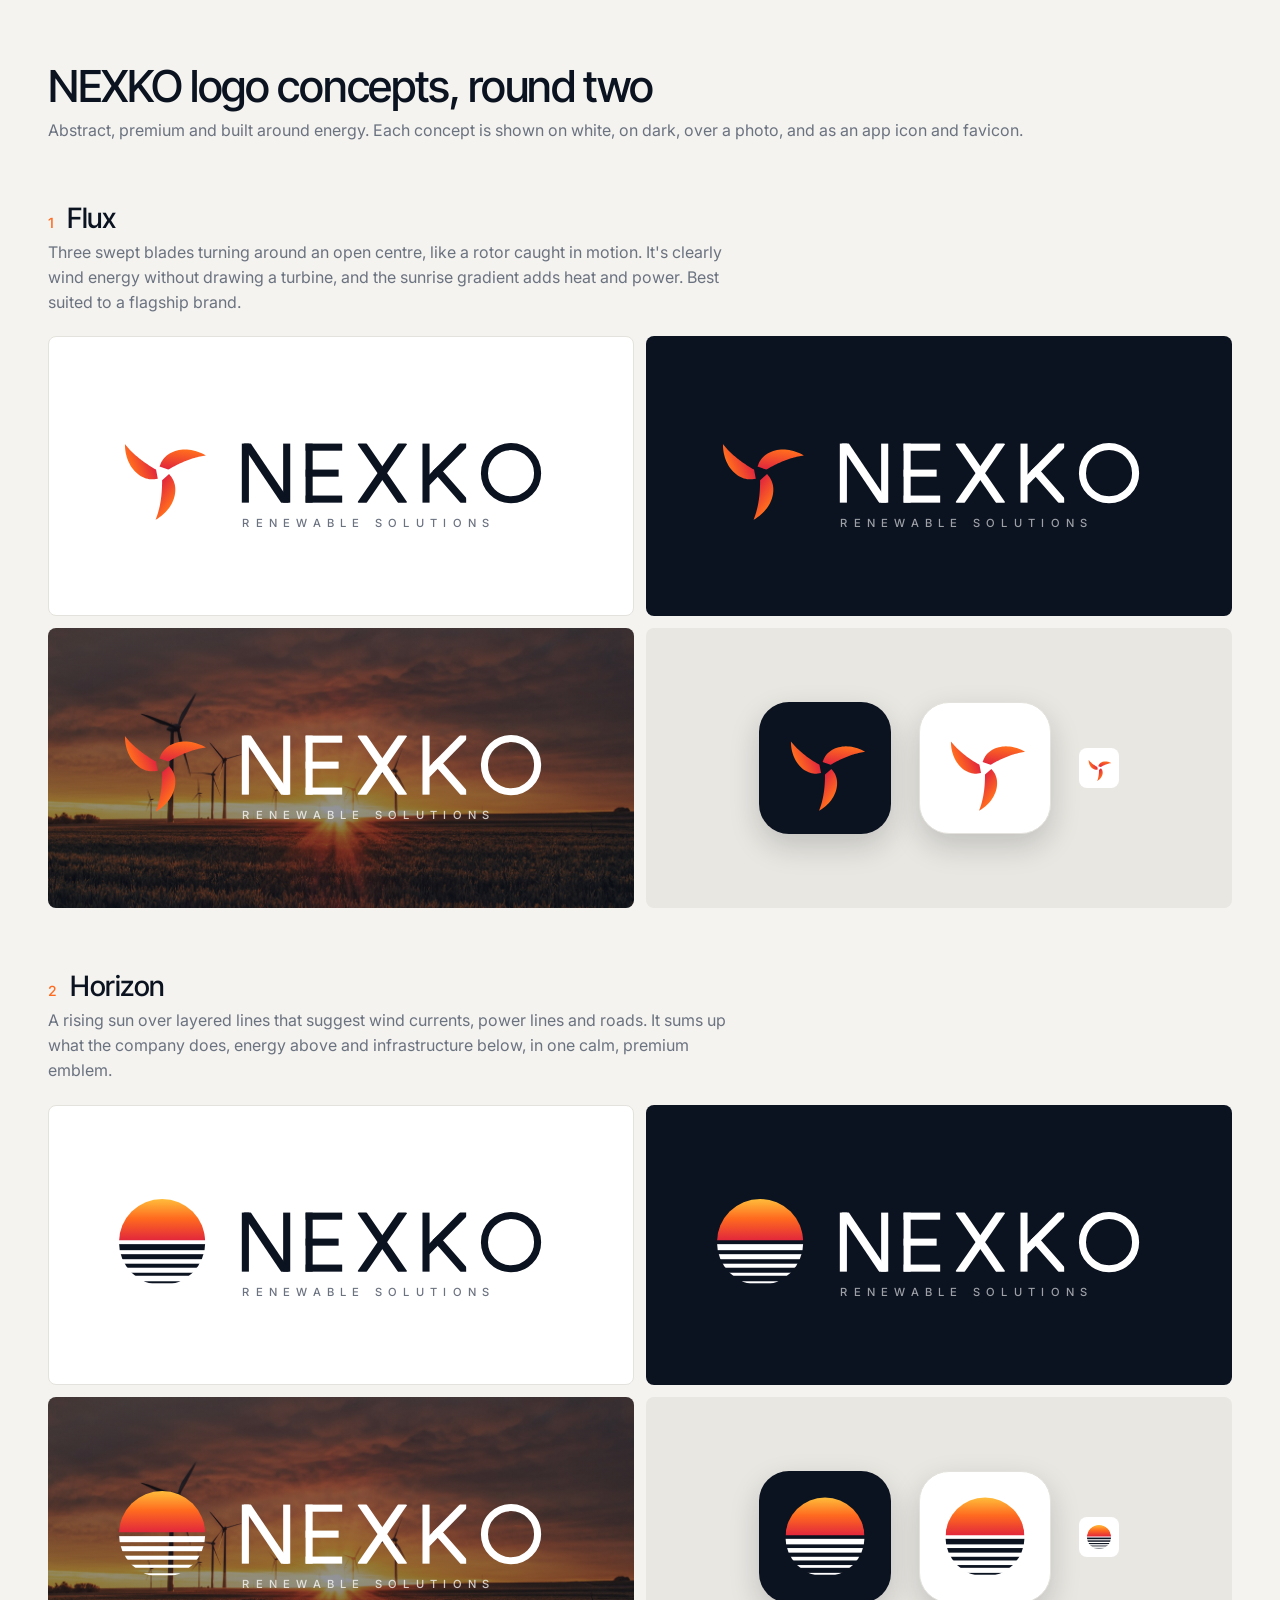
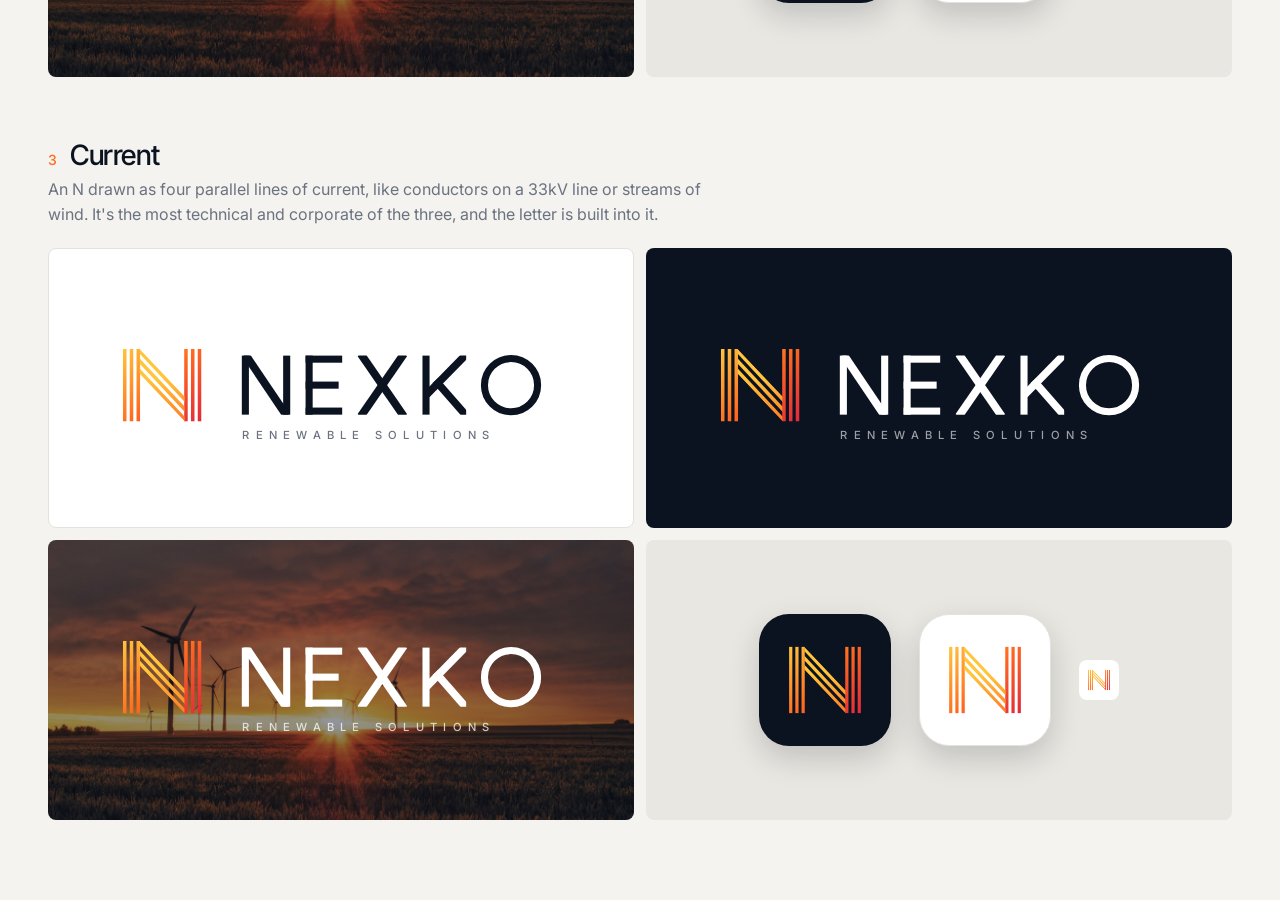
==== brand/concepts.html @ 0b195f84 "Add Flux logo and brand assets; use new logo on site Co-Authored-By: Claude Opus 5.5 <noreply@anthro" ====
<!doctype html><html lang="en"><head><meta charset="utf-8"/>
<meta name="viewport" content="width=device-width, initial-scale=1"/>
<title>NEXKO Logo Concepts II</title>
<link href="https://fonts.googleapis.com/css2?family=Inter+Tight:wght@500&family=Inter:wght@400;500&display=swap" rel="stylesheet"/>
<style>
:root{--ink:#0b1220;--paper:#f4f3ef;--muted:#6b7280;--line:#e4e2dc}
*{box-sizing:border-box} body{margin:0;font-family:Inter,system-ui,sans-serif;background:var(--paper);color:var(--ink)}
header,.concept{max-width:1280px;margin:auto;padding:0 48px} header{padding-top:64px}
h1{font:500 44px/1 "Inter Tight";letter-spacing:-.03em;margin:0 0 12px} header p{color:var(--muted);margin:0}
.concept{margin-top:64px} .concept h2{font:500 28px/1 "Inter Tight";letter-spacing:-.02em;margin:0 0 8px;display:flex;gap:14px;align-items:baseline}
.concept h2 b{font:500 14px/1 Inter;color:#ff6a1f} .concept>p{color:var(--muted);margin:0 0 22px;max-width:680px;line-height:1.55}
.grid{display:grid;grid-template-columns:1fr 1fr;gap:12px}
.tile{border-radius:8px;display:grid;place-items:center;min-height:280px;padding:48px;overflow:hidden;position:relative}
.tile>svg{width:100%;max-width:470px;height:auto}
.light{background:#fff;border:1px solid var(--line)} .dark{background:var(--ink)}
.photo{background:linear-gradient(0deg,rgba(11,18,32,.55),rgba(11,18,32,.25)),url(../assets/img/hero.jpg) center 70%/cover}
.icons{background:#e9e7e1;grid-auto-flow:column;gap:28px;align-items:center;justify-content:center}
.app{width:132px;height:132px;border-radius:30px;display:grid;place-items:center;box-shadow:0 12px 30px rgba(11,18,32,.18)}
.app svg{width:92px} .app.light{background:#fff}
.fav{width:40px;height:40px;background:#fff;border-radius:8px;display:grid;place-items:center} .fav svg{width:28px}
@media(max-width:860px){.grid{grid-template-columns:1fr} header,.concept{padding:0 16px}}
</style></head><body>
<header><h1>NEXKO logo concepts, round two</h1><p>Abstract, premium and built around energy. Each concept is shown on white, on dark, over a photo, and as an app icon and favicon.</p></header>

<section class="concept">
  <h2><b>1</b>Flux</h2><p>Three swept blades turning around an open centre, like a rotor caught in motion. It's clearly wind energy without drawing a turbine, and the sunrise gradient adds heat and power. Best suited to a flagship brand.</p>
  <div class="grid">
    <div class="tile light wide"><svg viewBox="-10 -40 796 190" xmlns="http://www.w3.org/2000/svg" style="color:#0b1220"><g transform="translate(0 -35) scale(0.85)"><defs><linearGradient id="g6" x1="10" y1="-90" x2="0" y2="-10" gradientUnits="userSpaceOnUse"><stop offset="0" stop-color="#ffc53d"/><stop offset="0.5" stop-color="#ff6a1f"/><stop offset="1" stop-color="#e2283c"/></linearGradient></defs><g transform="translate(100 100) rotate(0)"><path d="M -5.24 -12.98 L -3.87 -16.41 L -2.68 -19.53 L -1.24 -22.54 L 0.47 -25.42 L 2.44 -28.18 L 4.67 -30.79 L 7.13 -33.24 L 9.82 -35.53 L 12.71 -37.63 L 15.79 -39.53 L 19.05 -41.24 L 22.47 -42.74 L 26.03 -44.02 L 29.73 -45.08 L 33.53 -45.91 L 37.44 -46.52 L 41.43 -46.89 L 45.50 -47.02 L 49.62 -46.91 L 53.78 -46.57 L 57.98 -45.98 L 62.19 -45.15 L 66.41 -44.09 L 70.62 -42.78 L 74.82 -41.24 L 78.98 -39.46 L 83.09 -37.45 L 87.16 -35.21 L 87.16 -35.21 L 84.25 -34.77 L 81.36 -34.27 L 78.49 -33.72 L 75.64 -33.13 L 72.80 -32.48 L 69.98 -31.78 L 67.17 -31.04 L 64.39 -30.26 L 61.62 -29.43 L 58.87 -28.56 L 56.14 -27.64 L 53.42 -26.69 L 50.72 -25.69 L 48.04 -24.66 L 45.38 -23.59 L 42.73 -22.49 L 40.10 -21.35 L 37.49 -20.18 L 34.89 -18.98 L 32.30 -17.74 L 29.74 -16.48 L 27.18 -15.20 L 24.64 -13.88 L 22.12 -12.55 L 19.60 -11.19 L 17.10 -9.81 L 14.61 -8.41 L 12.12 -7.00 Z" fill="url(#g6)"/></g><g transform="translate(100 100) rotate(120)"><path d="M -5.24 -12.98 L -3.87 -16.41 L -2.68 -19.53 L -1.24 -22.54 L 0.47 -25.42 L 2.44 -28.18 L 4.67 -30.79 L 7.13 -33.24 L 9.82 -35.53 L 12.71 -37.63 L 15.79 -39.53 L 19.05 -41.24 L 22.47 -42.74 L 26.03 -44.02 L 29.73 -45.08 L 33.53 -45.91 L 37.44 -46.52 L 41.43 -46.89 L 45.50 -47.02 L 49.62 -46.91 L 53.78 -46.57 L 57.98 -45.98 L 62.19 -45.15 L 66.41 -44.09 L 70.62 -42.78 L 74.82 -41.24 L 78.98 -39.46 L 83.09 -37.45 L 87.16 -35.21 L 87.16 -35.21 L 84.25 -34.77 L 81.36 -34.27 L 78.49 -33.72 L 75.64 -33.13 L 72.80 -32.48 L 69.98 -31.78 L 67.17 -31.04 L 64.39 -30.26 L 61.62 -29.43 L 58.87 -28.56 L 56.14 -27.64 L 53.42 -26.69 L 50.72 -25.69 L 48.04 -24.66 L 45.38 -23.59 L 42.73 -22.49 L 40.10 -21.35 L 37.49 -20.18 L 34.89 -18.98 L 32.30 -17.74 L 29.74 -16.48 L 27.18 -15.20 L 24.64 -13.88 L 22.12 -12.55 L 19.60 -11.19 L 17.10 -9.81 L 14.61 -8.41 L 12.12 -7.00 Z" fill="url(#g6)"/></g><g transform="translate(100 100) rotate(240)"><path d="M -5.24 -12.98 L -3.87 -16.41 L -2.68 -19.53 L -1.24 -22.54 L 0.47 -25.42 L 2.44 -28.18 L 4.67 -30.79 L 7.13 -33.24 L 9.82 -35.53 L 12.71 -37.63 L 15.79 -39.53 L 19.05 -41.24 L 22.47 -42.74 L 26.03 -44.02 L 29.73 -45.08 L 33.53 -45.91 L 37.44 -46.52 L 41.43 -46.89 L 45.50 -47.02 L 49.62 -46.91 L 53.78 -46.57 L 57.98 -45.98 L 62.19 -45.15 L 66.41 -44.09 L 70.62 -42.78 L 74.82 -41.24 L 78.98 -39.46 L 83.09 -37.45 L 87.16 -35.21 L 87.16 -35.21 L 84.25 -34.77 L 81.36 -34.27 L 78.49 -33.72 L 75.64 -33.13 L 72.80 -32.48 L 69.98 -31.78 L 67.17 -31.04 L 64.39 -30.26 L 61.62 -29.43 L 58.87 -28.56 L 56.14 -27.64 L 53.42 -26.69 L 50.72 -25.69 L 48.04 -24.66 L 45.38 -23.59 L 42.73 -22.49 L 40.10 -21.35 L 37.49 -20.18 L 34.89 -18.98 L 32.30 -17.74 L 29.74 -16.48 L 27.18 -15.20 L 24.64 -13.88 L 22.12 -12.55 L 19.60 -11.19 L 17.10 -9.81 L 14.61 -8.41 L 12.12 -7.00 Z" fill="url(#g6)"/></g></g><g transform="translate(220 0)" fill="currentColor"><clipPath id="c1"><rect x="0" y="0" width="82" height="100"/></clipPath><rect x="0" y="0" width="12" height="100"/><rect x="70" y="0" width="12" height="100"/><line x1="6.0" y1="-2" x2="76.0" y2="102" stroke="currentColor" stroke-width="13.440000000000001" clip-path="url(#c1)"/><rect x="108" y="0" width="12" height="100"/><rect x="108" y="0" width="62" height="12"/><rect x="108" y="44.0" width="56" height="12"/><rect x="108" y="88" width="62" height="12"/><clipPath id="c3"><rect x="196" y="0" width="84" height="100"/></clipPath><g clip-path="url(#c3)" stroke="currentColor" stroke-width="13.440000000000001"><line x1="201.4" y1="-3" x2="274.6" y2="103"/><line x1="274.6" y1="-3" x2="201.4" y2="103"/></g><clipPath id="c4"><rect x="306" y="0" width="74" height="100"/></clipPath><rect x="306" y="0" width="12" height="100"/><g clip-path="url(#c4)" stroke="currentColor" stroke-width="12.96"><line x1="313.2" y1="66" x2="384" y2="-6"/><line x1="328" y1="42" x2="384" y2="106"/></g><circle cx="456" cy="50" r="45.0" fill="none" stroke="currentColor" stroke-width="12"/></g><text x="221" y="142" fill="#6b7280" font-family="Inter, Helvetica, Arial, sans-serif" font-size="19" font-weight="500" letter-spacing="10.6">RENEWABLE SOLUTIONS</text></svg></div>
    <div class="tile dark wide"><svg viewBox="-10 -40 796 190" xmlns="http://www.w3.org/2000/svg" style="color:#fff"><g transform="translate(0 -35) scale(0.85)"><defs><linearGradient id="g7" x1="10" y1="-90" x2="0" y2="-10" gradientUnits="userSpaceOnUse"><stop offset="0" stop-color="#ffc53d"/><stop offset="0.5" stop-color="#ff6a1f"/><stop offset="1" stop-color="#e2283c"/></linearGradient></defs><g transform="translate(100 100) rotate(0)"><path d="M -5.24 -12.98 L -3.87 -16.41 L -2.68 -19.53 L -1.24 -22.54 L 0.47 -25.42 L 2.44 -28.18 L 4.67 -30.79 L 7.13 -33.24 L 9.82 -35.53 L 12.71 -37.63 L 15.79 -39.53 L 19.05 -41.24 L 22.47 -42.74 L 26.03 -44.02 L 29.73 -45.08 L 33.53 -45.91 L 37.44 -46.52 L 41.43 -46.89 L 45.50 -47.02 L 49.62 -46.91 L 53.78 -46.57 L 57.98 -45.98 L 62.19 -45.15 L 66.41 -44.09 L 70.62 -42.78 L 74.82 -41.24 L 78.98 -39.46 L 83.09 -37.45 L 87.16 -35.21 L 87.16 -35.21 L 84.25 -34.77 L 81.36 -34.27 L 78.49 -33.72 L 75.64 -33.13 L 72.80 -32.48 L 69.98 -31.78 L 67.17 -31.04 L 64.39 -30.26 L 61.62 -29.43 L 58.87 -28.56 L 56.14 -27.64 L 53.42 -26.69 L 50.72 -25.69 L 48.04 -24.66 L 45.38 -23.59 L 42.73 -22.49 L 40.10 -21.35 L 37.49 -20.18 L 34.89 -18.98 L 32.30 -17.74 L 29.74 -16.48 L 27.18 -15.20 L 24.64 -13.88 L 22.12 -12.55 L 19.60 -11.19 L 17.10 -9.81 L 14.61 -8.41 L 12.12 -7.00 Z" fill="url(#g7)"/></g><g transform="translate(100 100) rotate(120)"><path d="M -5.24 -12.98 L -3.87 -16.41 L -2.68 -19.53 L -1.24 -22.54 L 0.47 -25.42 L 2.44 -28.18 L 4.67 -30.79 L 7.13 -33.24 L 9.82 -35.53 L 12.71 -37.63 L 15.79 -39.53 L 19.05 -41.24 L 22.47 -42.74 L 26.03 -44.02 L 29.73 -45.08 L 33.53 -45.91 L 37.44 -46.52 L 41.43 -46.89 L 45.50 -47.02 L 49.62 -46.91 L 53.78 -46.57 L 57.98 -45.98 L 62.19 -45.15 L 66.41 -44.09 L 70.62 -42.78 L 74.82 -41.24 L 78.98 -39.46 L 83.09 -37.45 L 87.16 -35.21 L 87.16 -35.21 L 84.25 -34.77 L 81.36 -34.27 L 78.49 -33.72 L 75.64 -33.13 L 72.80 -32.48 L 69.98 -31.78 L 67.17 -31.04 L 64.39 -30.26 L 61.62 -29.43 L 58.87 -28.56 L 56.14 -27.64 L 53.42 -26.69 L 50.72 -25.69 L 48.04 -24.66 L 45.38 -23.59 L 42.73 -22.49 L 40.10 -21.35 L 37.49 -20.18 L 34.89 -18.98 L 32.30 -17.74 L 29.74 -16.48 L 27.18 -15.20 L 24.64 -13.88 L 22.12 -12.55 L 19.60 -11.19 L 17.10 -9.81 L 14.61 -8.41 L 12.12 -7.00 Z" fill="url(#g7)"/></g><g transform="translate(100 100) rotate(240)"><path d="M -5.24 -12.98 L -3.87 -16.41 L -2.68 -19.53 L -1.24 -22.54 L 0.47 -25.42 L 2.44 -28.18 L 4.67 -30.79 L 7.13 -33.24 L 9.82 -35.53 L 12.71 -37.63 L 15.79 -39.53 L 19.05 -41.24 L 22.47 -42.74 L 26.03 -44.02 L 29.73 -45.08 L 33.53 -45.91 L 37.44 -46.52 L 41.43 -46.89 L 45.50 -47.02 L 49.62 -46.91 L 53.78 -46.57 L 57.98 -45.98 L 62.19 -45.15 L 66.41 -44.09 L 70.62 -42.78 L 74.82 -41.24 L 78.98 -39.46 L 83.09 -37.45 L 87.16 -35.21 L 87.16 -35.21 L 84.25 -34.77 L 81.36 -34.27 L 78.49 -33.72 L 75.64 -33.13 L 72.80 -32.48 L 69.98 -31.78 L 67.17 -31.04 L 64.39 -30.26 L 61.62 -29.43 L 58.87 -28.56 L 56.14 -27.64 L 53.42 -26.69 L 50.72 -25.69 L 48.04 -24.66 L 45.38 -23.59 L 42.73 -22.49 L 40.10 -21.35 L 37.49 -20.18 L 34.89 -18.98 L 32.30 -17.74 L 29.74 -16.48 L 27.18 -15.20 L 24.64 -13.88 L 22.12 -12.55 L 19.60 -11.19 L 17.10 -9.81 L 14.61 -8.41 L 12.12 -7.00 Z" fill="url(#g7)"/></g></g><g transform="translate(220 0)" fill="currentColor"><clipPath id="c1"><rect x="0" y="0" width="82" height="100"/></clipPath><rect x="0" y="0" width="12" height="100"/><rect x="70" y="0" width="12" height="100"/><line x1="6.0" y1="-2" x2="76.0" y2="102" stroke="currentColor" stroke-width="13.440000000000001" clip-path="url(#c1)"/><rect x="108" y="0" width="12" height="100"/><rect x="108" y="0" width="62" height="12"/><rect x="108" y="44.0" width="56" height="12"/><rect x="108" y="88" width="62" height="12"/><clipPath id="c3"><rect x="196" y="0" width="84" height="100"/></clipPath><g clip-path="url(#c3)" stroke="currentColor" stroke-width="13.440000000000001"><line x1="201.4" y1="-3" x2="274.6" y2="103"/><line x1="274.6" y1="-3" x2="201.4" y2="103"/></g><clipPath id="c4"><rect x="306" y="0" width="74" height="100"/></clipPath><rect x="306" y="0" width="12" height="100"/><g clip-path="url(#c4)" stroke="currentColor" stroke-width="12.96"><line x1="313.2" y1="66" x2="384" y2="-6"/><line x1="328" y1="42" x2="384" y2="106"/></g><circle cx="456" cy="50" r="45.0" fill="none" stroke="currentColor" stroke-width="12"/></g><text x="221" y="142" fill="rgba(255,255,255,.6)" font-family="Inter, Helvetica, Arial, sans-serif" font-size="19" font-weight="500" letter-spacing="10.6">RENEWABLE SOLUTIONS</text></svg></div>
    <div class="tile photo"><svg viewBox="-10 -40 796 190" xmlns="http://www.w3.org/2000/svg" style="color:#fff"><g transform="translate(0 -35) scale(0.85)"><defs><linearGradient id="g8" x1="10" y1="-90" x2="0" y2="-10" gradientUnits="userSpaceOnUse"><stop offset="0" stop-color="#ffc53d"/><stop offset="0.5" stop-color="#ff6a1f"/><stop offset="1" stop-color="#e2283c"/></linearGradient></defs><g transform="translate(100 100) rotate(0)"><path d="M -5.24 -12.98 L -3.87 -16.41 L -2.68 -19.53 L -1.24 -22.54 L 0.47 -25.42 L 2.44 -28.18 L 4.67 -30.79 L 7.13 -33.24 L 9.82 -35.53 L 12.71 -37.63 L 15.79 -39.53 L 19.05 -41.24 L 22.47 -42.74 L 26.03 -44.02 L 29.73 -45.08 L 33.53 -45.91 L 37.44 -46.52 L 41.43 -46.89 L 45.50 -47.02 L 49.62 -46.91 L 53.78 -46.57 L 57.98 -45.98 L 62.19 -45.15 L 66.41 -44.09 L 70.62 -42.78 L 74.82 -41.24 L 78.98 -39.46 L 83.09 -37.45 L 87.16 -35.21 L 87.16 -35.21 L 84.25 -34.77 L 81.36 -34.27 L 78.49 -33.72 L 75.64 -33.13 L 72.80 -32.48 L 69.98 -31.78 L 67.17 -31.04 L 64.39 -30.26 L 61.62 -29.43 L 58.87 -28.56 L 56.14 -27.64 L 53.42 -26.69 L 50.72 -25.69 L 48.04 -24.66 L 45.38 -23.59 L 42.73 -22.49 L 40.10 -21.35 L 37.49 -20.18 L 34.89 -18.98 L 32.30 -17.74 L 29.74 -16.48 L 27.18 -15.20 L 24.64 -13.88 L 22.12 -12.55 L 19.60 -11.19 L 17.10 -9.81 L 14.61 -8.41 L 12.12 -7.00 Z" fill="url(#g8)"/></g><g transform="translate(100 100) rotate(120)"><path d="M -5.24 -12.98 L -3.87 -16.41 L -2.68 -19.53 L -1.24 -22.54 L 0.47 -25.42 L 2.44 -28.18 L 4.67 -30.79 L 7.13 -33.24 L 9.82 -35.53 L 12.71 -37.63 L 15.79 -39.53 L 19.05 -41.24 L 22.47 -42.74 L 26.03 -44.02 L 29.73 -45.08 L 33.53 -45.91 L 37.44 -46.52 L 41.43 -46.89 L 45.50 -47.02 L 49.62 -46.91 L 53.78 -46.57 L 57.98 -45.98 L 62.19 -45.15 L 66.41 -44.09 L 70.62 -42.78 L 74.82 -41.24 L 78.98 -39.46 L 83.09 -37.45 L 87.16 -35.21 L 87.16 -35.21 L 84.25 -34.77 L 81.36 -34.27 L 78.49 -33.72 L 75.64 -33.13 L 72.80 -32.48 L 69.98 -31.78 L 67.17 -31.04 L 64.39 -30.26 L 61.62 -29.43 L 58.87 -28.56 L 56.14 -27.64 L 53.42 -26.69 L 50.72 -25.69 L 48.04 -24.66 L 45.38 -23.59 L 42.73 -22.49 L 40.10 -21.35 L 37.49 -20.18 L 34.89 -18.98 L 32.30 -17.74 L 29.74 -16.48 L 27.18 -15.20 L 24.64 -13.88 L 22.12 -12.55 L 19.60 -11.19 L 17.10 -9.81 L 14.61 -8.41 L 12.12 -7.00 Z" fill="url(#g8)"/></g><g transform="translate(100 100) rotate(240)"><path d="M -5.24 -12.98 L -3.87 -16.41 L -2.68 -19.53 L -1.24 -22.54 L 0.47 -25.42 L 2.44 -28.18 L 4.67 -30.79 L 7.13 -33.24 L 9.82 -35.53 L 12.71 -37.63 L 15.79 -39.53 L 19.05 -41.24 L 22.47 -42.74 L 26.03 -44.02 L 29.73 -45.08 L 33.53 -45.91 L 37.44 -46.52 L 41.43 -46.89 L 45.50 -47.02 L 49.62 -46.91 L 53.78 -46.57 L 57.98 -45.98 L 62.19 -45.15 L 66.41 -44.09 L 70.62 -42.78 L 74.82 -41.24 L 78.98 -39.46 L 83.09 -37.45 L 87.16 -35.21 L 87.16 -35.21 L 84.25 -34.77 L 81.36 -34.27 L 78.49 -33.72 L 75.64 -33.13 L 72.80 -32.48 L 69.98 -31.78 L 67.17 -31.04 L 64.39 -30.26 L 61.62 -29.43 L 58.87 -28.56 L 56.14 -27.64 L 53.42 -26.69 L 50.72 -25.69 L 48.04 -24.66 L 45.38 -23.59 L 42.73 -22.49 L 40.10 -21.35 L 37.49 -20.18 L 34.89 -18.98 L 32.30 -17.74 L 29.74 -16.48 L 27.18 -15.20 L 24.64 -13.88 L 22.12 -12.55 L 19.60 -11.19 L 17.10 -9.81 L 14.61 -8.41 L 12.12 -7.00 Z" fill="url(#g8)"/></g></g><g transform="translate(220 0)" fill="currentColor"><clipPath id="c1"><rect x="0" y="0" width="82" height="100"/></clipPath><rect x="0" y="0" width="12" height="100"/><rect x="70" y="0" width="12" height="100"/><line x1="6.0" y1="-2" x2="76.0" y2="102" stroke="currentColor" stroke-width="13.440000000000001" clip-path="url(#c1)"/><rect x="108" y="0" width="12" height="100"/><rect x="108" y="0" width="62" height="12"/><rect x="108" y="44.0" width="56" height="12"/><rect x="108" y="88" width="62" height="12"/><clipPath id="c3"><rect x="196" y="0" width="84" height="100"/></clipPath><g clip-path="url(#c3)" stroke="currentColor" stroke-width="13.440000000000001"><line x1="201.4" y1="-3" x2="274.6" y2="103"/><line x1="274.6" y1="-3" x2="201.4" y2="103"/></g><clipPath id="c4"><rect x="306" y="0" width="74" height="100"/></clipPath><rect x="306" y="0" width="12" height="100"/><g clip-path="url(#c4)" stroke="currentColor" stroke-width="12.96"><line x1="313.2" y1="66" x2="384" y2="-6"/><line x1="328" y1="42" x2="384" y2="106"/></g><circle cx="456" cy="50" r="45.0" fill="none" stroke="currentColor" stroke-width="12"/></g><text x="221" y="142" fill="rgba(255,255,255,.75)" font-family="Inter, Helvetica, Arial, sans-serif" font-size="19" font-weight="500" letter-spacing="10.6">RENEWABLE SOLUTIONS</text></svg></div>
    <div class="tile icons">
      <div class="app dark"><svg viewBox="0 0 200 200" xmlns="http://www.w3.org/2000/svg" style="color:#fff"><defs><linearGradient id="g9" x1="10" y1="-90" x2="0" y2="-10" gradientUnits="userSpaceOnUse"><stop offset="0" stop-color="#ffc53d"/><stop offset="0.5" stop-color="#ff6a1f"/><stop offset="1" stop-color="#e2283c"/></linearGradient></defs><g transform="translate(100 100) rotate(0)"><path d="M -5.24 -12.98 L -3.87 -16.41 L -2.68 -19.53 L -1.24 -22.54 L 0.47 -25.42 L 2.44 -28.18 L 4.67 -30.79 L 7.13 -33.24 L 9.82 -35.53 L 12.71 -37.63 L 15.79 -39.53 L 19.05 -41.24 L 22.47 -42.74 L 26.03 -44.02 L 29.73 -45.08 L 33.53 -45.91 L 37.44 -46.52 L 41.43 -46.89 L 45.50 -47.02 L 49.62 -46.91 L 53.78 -46.57 L 57.98 -45.98 L 62.19 -45.15 L 66.41 -44.09 L 70.62 -42.78 L 74.82 -41.24 L 78.98 -39.46 L 83.09 -37.45 L 87.16 -35.21 L 87.16 -35.21 L 84.25 -34.77 L 81.36 -34.27 L 78.49 -33.72 L 75.64 -33.13 L 72.80 -32.48 L 69.98 -31.78 L 67.17 -31.04 L 64.39 -30.26 L 61.62 -29.43 L 58.87 -28.56 L 56.14 -27.64 L 53.42 -26.69 L 50.72 -25.69 L 48.04 -24.66 L 45.38 -23.59 L 42.73 -22.49 L 40.10 -21.35 L 37.49 -20.18 L 34.89 -18.98 L 32.30 -17.74 L 29.74 -16.48 L 27.18 -15.20 L 24.64 -13.88 L 22.12 -12.55 L 19.60 -11.19 L 17.10 -9.81 L 14.61 -8.41 L 12.12 -7.00 Z" fill="url(#g9)"/></g><g transform="translate(100 100) rotate(120)"><path d="M -5.24 -12.98 L -3.87 -16.41 L -2.68 -19.53 L -1.24 -22.54 L 0.47 -25.42 L 2.44 -28.18 L 4.67 -30.79 L 7.13 -33.24 L 9.82 -35.53 L 12.71 -37.63 L 15.79 -39.53 L 19.05 -41.24 L 22.47 -42.74 L 26.03 -44.02 L 29.73 -45.08 L 33.53 -45.91 L 37.44 -46.52 L 41.43 -46.89 L 45.50 -47.02 L 49.62 -46.91 L 53.78 -46.57 L 57.98 -45.98 L 62.19 -45.15 L 66.41 -44.09 L 70.62 -42.78 L 74.82 -41.24 L 78.98 -39.46 L 83.09 -37.45 L 87.16 -35.21 L 87.16 -35.21 L 84.25 -34.77 L 81.36 -34.27 L 78.49 -33.72 L 75.64 -33.13 L 72.80 -32.48 L 69.98 -31.78 L 67.17 -31.04 L 64.39 -30.26 L 61.62 -29.43 L 58.87 -28.56 L 56.14 -27.64 L 53.42 -26.69 L 50.72 -25.69 L 48.04 -24.66 L 45.38 -23.59 L 42.73 -22.49 L 40.10 -21.35 L 37.49 -20.18 L 34.89 -18.98 L 32.30 -17.74 L 29.74 -16.48 L 27.18 -15.20 L 24.64 -13.88 L 22.12 -12.55 L 19.60 -11.19 L 17.10 -9.81 L 14.61 -8.41 L 12.12 -7.00 Z" fill="url(#g9)"/></g><g transform="translate(100 100) rotate(240)"><path d="M -5.24 -12.98 L -3.87 -16.41 L -2.68 -19.53 L -1.24 -22.54 L 0.47 -25.42 L 2.44 -28.18 L 4.67 -30.79 L 7.13 -33.24 L 9.82 -35.53 L 12.71 -37.63 L 15.79 -39.53 L 19.05 -41.24 L 22.47 -42.74 L 26.03 -44.02 L 29.73 -45.08 L 33.53 -45.91 L 37.44 -46.52 L 41.43 -46.89 L 45.50 -47.02 L 49.62 -46.91 L 53.78 -46.57 L 57.98 -45.98 L 62.19 -45.15 L 66.41 -44.09 L 70.62 -42.78 L 74.82 -41.24 L 78.98 -39.46 L 83.09 -37.45 L 87.16 -35.21 L 87.16 -35.21 L 84.25 -34.77 L 81.36 -34.27 L 78.49 -33.72 L 75.64 -33.13 L 72.80 -32.48 L 69.98 -31.78 L 67.17 -31.04 L 64.39 -30.26 L 61.62 -29.43 L 58.87 -28.56 L 56.14 -27.64 L 53.42 -26.69 L 50.72 -25.69 L 48.04 -24.66 L 45.38 -23.59 L 42.73 -22.49 L 40.10 -21.35 L 37.49 -20.18 L 34.89 -18.98 L 32.30 -17.74 L 29.74 -16.48 L 27.18 -15.20 L 24.64 -13.88 L 22.12 -12.55 L 19.60 -11.19 L 17.10 -9.81 L 14.61 -8.41 L 12.12 -7.00 Z" fill="url(#g9)"/></g></svg></div>
      <div class="app light"><svg viewBox="0 0 200 200" xmlns="http://www.w3.org/2000/svg" style="color:#0b1220"><defs><linearGradient id="g10" x1="10" y1="-90" x2="0" y2="-10" gradientUnits="userSpaceOnUse"><stop offset="0" stop-color="#ffc53d"/><stop offset="0.5" stop-color="#ff6a1f"/><stop offset="1" stop-color="#e2283c"/></linearGradient></defs><g transform="translate(100 100) rotate(0)"><path d="M -5.24 -12.98 L -3.87 -16.41 L -2.68 -19.53 L -1.24 -22.54 L 0.47 -25.42 L 2.44 -28.18 L 4.67 -30.79 L 7.13 -33.24 L 9.82 -35.53 L 12.71 -37.63 L 15.79 -39.53 L 19.05 -41.24 L 22.47 -42.74 L 26.03 -44.02 L 29.73 -45.08 L 33.53 -45.91 L 37.44 -46.52 L 41.43 -46.89 L 45.50 -47.02 L 49.62 -46.91 L 53.78 -46.57 L 57.98 -45.98 L 62.19 -45.15 L 66.41 -44.09 L 70.62 -42.78 L 74.82 -41.24 L 78.98 -39.46 L 83.09 -37.45 L 87.16 -35.21 L 87.16 -35.21 L 84.25 -34.77 L 81.36 -34.27 L 78.49 -33.72 L 75.64 -33.13 L 72.80 -32.48 L 69.98 -31.78 L 67.17 -31.04 L 64.39 -30.26 L 61.62 -29.43 L 58.87 -28.56 L 56.14 -27.64 L 53.42 -26.69 L 50.72 -25.69 L 48.04 -24.66 L 45.38 -23.59 L 42.73 -22.49 L 40.10 -21.35 L 37.49 -20.18 L 34.89 -18.98 L 32.30 -17.74 L 29.74 -16.48 L 27.18 -15.20 L 24.64 -13.88 L 22.12 -12.55 L 19.60 -11.19 L 17.10 -9.81 L 14.61 -8.41 L 12.12 -7.00 Z" fill="url(#g10)"/></g><g transform="translate(100 100) rotate(120)"><path d="M -5.24 -12.98 L -3.87 -16.41 L -2.68 -19.53 L -1.24 -22.54 L 0.47 -25.42 L 2.44 -28.18 L 4.67 -30.79 L 7.13 -33.24 L 9.82 -35.53 L 12.71 -37.63 L 15.79 -39.53 L 19.05 -41.24 L 22.47 -42.74 L 26.03 -44.02 L 29.73 -45.08 L 33.53 -45.91 L 37.44 -46.52 L 41.43 -46.89 L 45.50 -47.02 L 49.62 -46.91 L 53.78 -46.57 L 57.98 -45.98 L 62.19 -45.15 L 66.41 -44.09 L 70.62 -42.78 L 74.82 -41.24 L 78.98 -39.46 L 83.09 -37.45 L 87.16 -35.21 L 87.16 -35.21 L 84.25 -34.77 L 81.36 -34.27 L 78.49 -33.72 L 75.64 -33.13 L 72.80 -32.48 L 69.98 -31.78 L 67.17 -31.04 L 64.39 -30.26 L 61.62 -29.43 L 58.87 -28.56 L 56.14 -27.64 L 53.42 -26.69 L 50.72 -25.69 L 48.04 -24.66 L 45.38 -23.59 L 42.73 -22.49 L 40.10 -21.35 L 37.49 -20.18 L 34.89 -18.98 L 32.30 -17.74 L 29.74 -16.48 L 27.18 -15.20 L 24.64 -13.88 L 22.12 -12.55 L 19.60 -11.19 L 17.10 -9.81 L 14.61 -8.41 L 12.12 -7.00 Z" fill="url(#g10)"/></g><g transform="translate(100 100) rotate(240)"><path d="M -5.24 -12.98 L -3.87 -16.41 L -2.68 -19.53 L -1.24 -22.54 L 0.47 -25.42 L 2.44 -28.18 L 4.67 -30.79 L 7.13 -33.24 L 9.82 -35.53 L 12.71 -37.63 L 15.79 -39.53 L 19.05 -41.24 L 22.47 -42.74 L 26.03 -44.02 L 29.73 -45.08 L 33.53 -45.91 L 37.44 -46.52 L 41.43 -46.89 L 45.50 -47.02 L 49.62 -46.91 L 53.78 -46.57 L 57.98 -45.98 L 62.19 -45.15 L 66.41 -44.09 L 70.62 -42.78 L 74.82 -41.24 L 78.98 -39.46 L 83.09 -37.45 L 87.16 -35.21 L 87.16 -35.21 L 84.25 -34.77 L 81.36 -34.27 L 78.49 -33.72 L 75.64 -33.13 L 72.80 -32.48 L 69.98 -31.78 L 67.17 -31.04 L 64.39 -30.26 L 61.62 -29.43 L 58.87 -28.56 L 56.14 -27.64 L 53.42 -26.69 L 50.72 -25.69 L 48.04 -24.66 L 45.38 -23.59 L 42.73 -22.49 L 40.10 -21.35 L 37.49 -20.18 L 34.89 -18.98 L 32.30 -17.74 L 29.74 -16.48 L 27.18 -15.20 L 24.64 -13.88 L 22.12 -12.55 L 19.60 -11.19 L 17.10 -9.81 L 14.61 -8.41 L 12.12 -7.00 Z" fill="url(#g10)"/></g></svg></div>
      <div class="fav"><svg viewBox="0 0 200 200" xmlns="http://www.w3.org/2000/svg" style="color:#0b1220"><defs><linearGradient id="g11" x1="10" y1="-90" x2="0" y2="-10" gradientUnits="userSpaceOnUse"><stop offset="0" stop-color="#ffc53d"/><stop offset="0.5" stop-color="#ff6a1f"/><stop offset="1" stop-color="#e2283c"/></linearGradient></defs><g transform="translate(100 100) rotate(0)"><path d="M -5.24 -12.98 L -3.87 -16.41 L -2.68 -19.53 L -1.24 -22.54 L 0.47 -25.42 L 2.44 -28.18 L 4.67 -30.79 L 7.13 -33.24 L 9.82 -35.53 L 12.71 -37.63 L 15.79 -39.53 L 19.05 -41.24 L 22.47 -42.74 L 26.03 -44.02 L 29.73 -45.08 L 33.53 -45.91 L 37.44 -46.52 L 41.43 -46.89 L 45.50 -47.02 L 49.62 -46.91 L 53.78 -46.57 L 57.98 -45.98 L 62.19 -45.15 L 66.41 -44.09 L 70.62 -42.78 L 74.82 -41.24 L 78.98 -39.46 L 83.09 -37.45 L 87.16 -35.21 L 87.16 -35.21 L 84.25 -34.77 L 81.36 -34.27 L 78.49 -33.72 L 75.64 -33.13 L 72.80 -32.48 L 69.98 -31.78 L 67.17 -31.04 L 64.39 -30.26 L 61.62 -29.43 L 58.87 -28.56 L 56.14 -27.64 L 53.42 -26.69 L 50.72 -25.69 L 48.04 -24.66 L 45.38 -23.59 L 42.73 -22.49 L 40.10 -21.35 L 37.49 -20.18 L 34.89 -18.98 L 32.30 -17.74 L 29.74 -16.48 L 27.18 -15.20 L 24.64 -13.88 L 22.12 -12.55 L 19.60 -11.19 L 17.10 -9.81 L 14.61 -8.41 L 12.12 -7.00 Z" fill="url(#g11)"/></g><g transform="translate(100 100) rotate(120)"><path d="M -5.24 -12.98 L -3.87 -16.41 L -2.68 -19.53 L -1.24 -22.54 L 0.47 -25.42 L 2.44 -28.18 L 4.67 -30.79 L 7.13 -33.24 L 9.82 -35.53 L 12.71 -37.63 L 15.79 -39.53 L 19.05 -41.24 L 22.47 -42.74 L 26.03 -44.02 L 29.73 -45.08 L 33.53 -45.91 L 37.44 -46.52 L 41.43 -46.89 L 45.50 -47.02 L 49.62 -46.91 L 53.78 -46.57 L 57.98 -45.98 L 62.19 -45.15 L 66.41 -44.09 L 70.62 -42.78 L 74.82 -41.24 L 78.98 -39.46 L 83.09 -37.45 L 87.16 -35.21 L 87.16 -35.21 L 84.25 -34.77 L 81.36 -34.27 L 78.49 -33.72 L 75.64 -33.13 L 72.80 -32.48 L 69.98 -31.78 L 67.17 -31.04 L 64.39 -30.26 L 61.62 -29.43 L 58.87 -28.56 L 56.14 -27.64 L 53.42 -26.69 L 50.72 -25.69 L 48.04 -24.66 L 45.38 -23.59 L 42.73 -22.49 L 40.10 -21.35 L 37.49 -20.18 L 34.89 -18.98 L 32.30 -17.74 L 29.74 -16.48 L 27.18 -15.20 L 24.64 -13.88 L 22.12 -12.55 L 19.60 -11.19 L 17.10 -9.81 L 14.61 -8.41 L 12.12 -7.00 Z" fill="url(#g11)"/></g><g transform="translate(100 100) rotate(240)"><path d="M -5.24 -12.98 L -3.87 -16.41 L -2.68 -19.53 L -1.24 -22.54 L 0.47 -25.42 L 2.44 -28.18 L 4.67 -30.79 L 7.13 -33.24 L 9.82 -35.53 L 12.71 -37.63 L 15.79 -39.53 L 19.05 -41.24 L 22.47 -42.74 L 26.03 -44.02 L 29.73 -45.08 L 33.53 -45.91 L 37.44 -46.52 L 41.43 -46.89 L 45.50 -47.02 L 49.62 -46.91 L 53.78 -46.57 L 57.98 -45.98 L 62.19 -45.15 L 66.41 -44.09 L 70.62 -42.78 L 74.82 -41.24 L 78.98 -39.46 L 83.09 -37.45 L 87.16 -35.21 L 87.16 -35.21 L 84.25 -34.77 L 81.36 -34.27 L 78.49 -33.72 L 75.64 -33.13 L 72.80 -32.48 L 69.98 -31.78 L 67.17 -31.04 L 64.39 -30.26 L 61.62 -29.43 L 58.87 -28.56 L 56.14 -27.64 L 53.42 -26.69 L 50.72 -25.69 L 48.04 -24.66 L 45.38 -23.59 L 42.73 -22.49 L 40.10 -21.35 L 37.49 -20.18 L 34.89 -18.98 L 32.30 -17.74 L 29.74 -16.48 L 27.18 -15.20 L 24.64 -13.88 L 22.12 -12.55 L 19.60 -11.19 L 17.10 -9.81 L 14.61 -8.41 L 12.12 -7.00 Z" fill="url(#g11)"/></g></svg></div>
    </div>
  </div>
</section>
<section class="concept">
  <h2><b>2</b>Horizon</h2><p>A rising sun over layered lines that suggest wind currents, power lines and roads. It sums up what the company does, energy above and infrastructure below, in one calm, premium emblem.</p>
  <div class="grid">
    <div class="tile light wide"><svg viewBox="-10 -40 796 190" xmlns="http://www.w3.org/2000/svg" style="color:#0b1220"><g transform="translate(0 -35) scale(0.85)"><defs><linearGradient id="g12" x1="0" y1="0" x2="0" y2="1" gradientUnits="objectBoundingBox"><stop offset="0" stop-color="#ffc53d"/><stop offset="0.5" stop-color="#ff6a1f"/><stop offset="1" stop-color="#e2283c"/></linearGradient><clipPath id="c13"><circle cx="100" cy="100" r="86"/></clipPath></defs><g clip-path="url(#c13)"><path d="M14 100 A86 86 0 0 1 186 100 Z" fill="url(#g12)" transform="translate(0 -4)"/><g fill="currentColor"><rect x="0" y="104" width="200" height="12"/><rect x="0" y="124" width="200" height="10"/><rect x="0" y="143" width="200" height="8"/><rect x="0" y="161" width="200" height="6"/><rect x="0" y="178" width="200" height="4"/></g></g></g><g transform="translate(220 0)" fill="currentColor"><clipPath id="c1"><rect x="0" y="0" width="82" height="100"/></clipPath><rect x="0" y="0" width="12" height="100"/><rect x="70" y="0" width="12" height="100"/><line x1="6.0" y1="-2" x2="76.0" y2="102" stroke="currentColor" stroke-width="13.440000000000001" clip-path="url(#c1)"/><rect x="108" y="0" width="12" height="100"/><rect x="108" y="0" width="62" height="12"/><rect x="108" y="44.0" width="56" height="12"/><rect x="108" y="88" width="62" height="12"/><clipPath id="c3"><rect x="196" y="0" width="84" height="100"/></clipPath><g clip-path="url(#c3)" stroke="currentColor" stroke-width="13.440000000000001"><line x1="201.4" y1="-3" x2="274.6" y2="103"/><line x1="274.6" y1="-3" x2="201.4" y2="103"/></g><clipPath id="c4"><rect x="306" y="0" width="74" height="100"/></clipPath><rect x="306" y="0" width="12" height="100"/><g clip-path="url(#c4)" stroke="currentColor" stroke-width="12.96"><line x1="313.2" y1="66" x2="384" y2="-6"/><line x1="328" y1="42" x2="384" y2="106"/></g><circle cx="456" cy="50" r="45.0" fill="none" stroke="currentColor" stroke-width="12"/></g><text x="221" y="142" fill="#6b7280" font-family="Inter, Helvetica, Arial, sans-serif" font-size="19" font-weight="500" letter-spacing="10.6">RENEWABLE SOLUTIONS</text></svg></div>
    <div class="tile dark wide"><svg viewBox="-10 -40 796 190" xmlns="http://www.w3.org/2000/svg" style="color:#fff"><g transform="translate(0 -35) scale(0.85)"><defs><linearGradient id="g14" x1="0" y1="0" x2="0" y2="1" gradientUnits="objectBoundingBox"><stop offset="0" stop-color="#ffc53d"/><stop offset="0.5" stop-color="#ff6a1f"/><stop offset="1" stop-color="#e2283c"/></linearGradient><clipPath id="c15"><circle cx="100" cy="100" r="86"/></clipPath></defs><g clip-path="url(#c15)"><path d="M14 100 A86 86 0 0 1 186 100 Z" fill="url(#g14)" transform="translate(0 -4)"/><g fill="currentColor"><rect x="0" y="104" width="200" height="12"/><rect x="0" y="124" width="200" height="10"/><rect x="0" y="143" width="200" height="8"/><rect x="0" y="161" width="200" height="6"/><rect x="0" y="178" width="200" height="4"/></g></g></g><g transform="translate(220 0)" fill="currentColor"><clipPath id="c1"><rect x="0" y="0" width="82" height="100"/></clipPath><rect x="0" y="0" width="12" height="100"/><rect x="70" y="0" width="12" height="100"/><line x1="6.0" y1="-2" x2="76.0" y2="102" stroke="currentColor" stroke-width="13.440000000000001" clip-path="url(#c1)"/><rect x="108" y="0" width="12" height="100"/><rect x="108" y="0" width="62" height="12"/><rect x="108" y="44.0" width="56" height="12"/><rect x="108" y="88" width="62" height="12"/><clipPath id="c3"><rect x="196" y="0" width="84" height="100"/></clipPath><g clip-path="url(#c3)" stroke="currentColor" stroke-width="13.440000000000001"><line x1="201.4" y1="-3" x2="274.6" y2="103"/><line x1="274.6" y1="-3" x2="201.4" y2="103"/></g><clipPath id="c4"><rect x="306" y="0" width="74" height="100"/></clipPath><rect x="306" y="0" width="12" height="100"/><g clip-path="url(#c4)" stroke="currentColor" stroke-width="12.96"><line x1="313.2" y1="66" x2="384" y2="-6"/><line x1="328" y1="42" x2="384" y2="106"/></g><circle cx="456" cy="50" r="45.0" fill="none" stroke="currentColor" stroke-width="12"/></g><text x="221" y="142" fill="rgba(255,255,255,.6)" font-family="Inter, Helvetica, Arial, sans-serif" font-size="19" font-weight="500" letter-spacing="10.6">RENEWABLE SOLUTIONS</text></svg></div>
    <div class="tile photo"><svg viewBox="-10 -40 796 190" xmlns="http://www.w3.org/2000/svg" style="color:#fff"><g transform="translate(0 -35) scale(0.85)"><defs><linearGradient id="g16" x1="0" y1="0" x2="0" y2="1" gradientUnits="objectBoundingBox"><stop offset="0" stop-color="#ffc53d"/><stop offset="0.5" stop-color="#ff6a1f"/><stop offset="1" stop-color="#e2283c"/></linearGradient><clipPath id="c17"><circle cx="100" cy="100" r="86"/></clipPath></defs><g clip-path="url(#c17)"><path d="M14 100 A86 86 0 0 1 186 100 Z" fill="url(#g16)" transform="translate(0 -4)"/><g fill="currentColor"><rect x="0" y="104" width="200" height="12"/><rect x="0" y="124" width="200" height="10"/><rect x="0" y="143" width="200" height="8"/><rect x="0" y="161" width="200" height="6"/><rect x="0" y="178" width="200" height="4"/></g></g></g><g transform="translate(220 0)" fill="currentColor"><clipPath id="c1"><rect x="0" y="0" width="82" height="100"/></clipPath><rect x="0" y="0" width="12" height="100"/><rect x="70" y="0" width="12" height="100"/><line x1="6.0" y1="-2" x2="76.0" y2="102" stroke="currentColor" stroke-width="13.440000000000001" clip-path="url(#c1)"/><rect x="108" y="0" width="12" height="100"/><rect x="108" y="0" width="62" height="12"/><rect x="108" y="44.0" width="56" height="12"/><rect x="108" y="88" width="62" height="12"/><clipPath id="c3"><rect x="196" y="0" width="84" height="100"/></clipPath><g clip-path="url(#c3)" stroke="currentColor" stroke-width="13.440000000000001"><line x1="201.4" y1="-3" x2="274.6" y2="103"/><line x1="274.6" y1="-3" x2="201.4" y2="103"/></g><clipPath id="c4"><rect x="306" y="0" width="74" height="100"/></clipPath><rect x="306" y="0" width="12" height="100"/><g clip-path="url(#c4)" stroke="currentColor" stroke-width="12.96"><line x1="313.2" y1="66" x2="384" y2="-6"/><line x1="328" y1="42" x2="384" y2="106"/></g><circle cx="456" cy="50" r="45.0" fill="none" stroke="currentColor" stroke-width="12"/></g><text x="221" y="142" fill="rgba(255,255,255,.75)" font-family="Inter, Helvetica, Arial, sans-serif" font-size="19" font-weight="500" letter-spacing="10.6">RENEWABLE SOLUTIONS</text></svg></div>
    <div class="tile icons">
      <div class="app dark"><svg viewBox="0 0 200 200" xmlns="http://www.w3.org/2000/svg" style="color:#fff"><defs><linearGradient id="g18" x1="0" y1="0" x2="0" y2="1" gradientUnits="objectBoundingBox"><stop offset="0" stop-color="#ffc53d"/><stop offset="0.5" stop-color="#ff6a1f"/><stop offset="1" stop-color="#e2283c"/></linearGradient><clipPath id="c19"><circle cx="100" cy="100" r="86"/></clipPath></defs><g clip-path="url(#c19)"><path d="M14 100 A86 86 0 0 1 186 100 Z" fill="url(#g18)" transform="translate(0 -4)"/><g fill="currentColor"><rect x="0" y="104" width="200" height="12"/><rect x="0" y="124" width="200" height="10"/><rect x="0" y="143" width="200" height="8"/><rect x="0" y="161" width="200" height="6"/><rect x="0" y="178" width="200" height="4"/></g></g></svg></div>
      <div class="app light"><svg viewBox="0 0 200 200" xmlns="http://www.w3.org/2000/svg" style="color:#0b1220"><defs><linearGradient id="g20" x1="0" y1="0" x2="0" y2="1" gradientUnits="objectBoundingBox"><stop offset="0" stop-color="#ffc53d"/><stop offset="0.5" stop-color="#ff6a1f"/><stop offset="1" stop-color="#e2283c"/></linearGradient><clipPath id="c21"><circle cx="100" cy="100" r="86"/></clipPath></defs><g clip-path="url(#c21)"><path d="M14 100 A86 86 0 0 1 186 100 Z" fill="url(#g20)" transform="translate(0 -4)"/><g fill="currentColor"><rect x="0" y="104" width="200" height="12"/><rect x="0" y="124" width="200" height="10"/><rect x="0" y="143" width="200" height="8"/><rect x="0" y="161" width="200" height="6"/><rect x="0" y="178" width="200" height="4"/></g></g></svg></div>
      <div class="fav"><svg viewBox="0 0 200 200" xmlns="http://www.w3.org/2000/svg" style="color:#0b1220"><defs><linearGradient id="g22" x1="0" y1="0" x2="0" y2="1" gradientUnits="objectBoundingBox"><stop offset="0" stop-color="#ffc53d"/><stop offset="0.5" stop-color="#ff6a1f"/><stop offset="1" stop-color="#e2283c"/></linearGradient><clipPath id="c23"><circle cx="100" cy="100" r="86"/></clipPath></defs><g clip-path="url(#c23)"><path d="M14 100 A86 86 0 0 1 186 100 Z" fill="url(#g22)" transform="translate(0 -4)"/><g fill="currentColor"><rect x="0" y="104" width="200" height="12"/><rect x="0" y="124" width="200" height="10"/><rect x="0" y="143" width="200" height="8"/><rect x="0" y="161" width="200" height="6"/><rect x="0" y="178" width="200" height="4"/></g></g></svg></div>
    </div>
  </div>
</section>
<section class="concept">
  <h2><b>3</b>Current</h2><p>An N drawn as four parallel lines of current, like conductors on a 33kV line or streams of wind. It's the most technical and corporate of the three, and the letter is built into it.</p>
  <div class="grid">
    <div class="tile light wide"><svg viewBox="-10 -40 796 190" xmlns="http://www.w3.org/2000/svg" style="color:#0b1220"><g transform="translate(0 -35) scale(0.85)"><defs><linearGradient id="g24" x1="20" y1="30" x2="180" y2="170" gradientUnits="userSpaceOnUse"><stop offset="0" stop-color="#ffc53d"/><stop offset="0.5" stop-color="#ff6a1f"/><stop offset="1" stop-color="#e2283c"/></linearGradient><clipPath id="c25"><path d="M55 28 L145 122 V172 L55 78 Z"/></clipPath></defs><g fill="url(#g24)"><rect x="22" y="28" width="7" height="144"/><rect x="35.5" y="28" width="7" height="144"/><rect x="49" y="28" width="7" height="144"/><rect x="144" y="28" width="7" height="144"/><rect x="157.5" y="28" width="7" height="144"/><rect x="171" y="28" width="7" height="144"/><g clip-path="url(#c25)"><g transform="translate(56 53.0) rotate(46.89)"><rect x="-20" y="-17" width="208.7601848778319" height="7"/><rect x="-20" y="-3.5" width="208.7601848778319" height="7"/><rect x="-20" y="10" width="208.7601848778319" height="7"/></g></g></g></g><g transform="translate(220 0)" fill="currentColor"><clipPath id="c1"><rect x="0" y="0" width="82" height="100"/></clipPath><rect x="0" y="0" width="12" height="100"/><rect x="70" y="0" width="12" height="100"/><line x1="6.0" y1="-2" x2="76.0" y2="102" stroke="currentColor" stroke-width="13.440000000000001" clip-path="url(#c1)"/><rect x="108" y="0" width="12" height="100"/><rect x="108" y="0" width="62" height="12"/><rect x="108" y="44.0" width="56" height="12"/><rect x="108" y="88" width="62" height="12"/><clipPath id="c3"><rect x="196" y="0" width="84" height="100"/></clipPath><g clip-path="url(#c3)" stroke="currentColor" stroke-width="13.440000000000001"><line x1="201.4" y1="-3" x2="274.6" y2="103"/><line x1="274.6" y1="-3" x2="201.4" y2="103"/></g><clipPath id="c4"><rect x="306" y="0" width="74" height="100"/></clipPath><rect x="306" y="0" width="12" height="100"/><g clip-path="url(#c4)" stroke="currentColor" stroke-width="12.96"><line x1="313.2" y1="66" x2="384" y2="-6"/><line x1="328" y1="42" x2="384" y2="106"/></g><circle cx="456" cy="50" r="45.0" fill="none" stroke="currentColor" stroke-width="12"/></g><text x="221" y="142" fill="#6b7280" font-family="Inter, Helvetica, Arial, sans-serif" font-size="19" font-weight="500" letter-spacing="10.6">RENEWABLE SOLUTIONS</text></svg></div>
    <div class="tile dark wide"><svg viewBox="-10 -40 796 190" xmlns="http://www.w3.org/2000/svg" style="color:#fff"><g transform="translate(0 -35) scale(0.85)"><defs><linearGradient id="g26" x1="20" y1="30" x2="180" y2="170" gradientUnits="userSpaceOnUse"><stop offset="0" stop-color="#ffc53d"/><stop offset="0.5" stop-color="#ff6a1f"/><stop offset="1" stop-color="#e2283c"/></linearGradient><clipPath id="c27"><path d="M55 28 L145 122 V172 L55 78 Z"/></clipPath></defs><g fill="url(#g26)"><rect x="22" y="28" width="7" height="144"/><rect x="35.5" y="28" width="7" height="144"/><rect x="49" y="28" width="7" height="144"/><rect x="144" y="28" width="7" height="144"/><rect x="157.5" y="28" width="7" height="144"/><rect x="171" y="28" width="7" height="144"/><g clip-path="url(#c27)"><g transform="translate(56 53.0) rotate(46.89)"><rect x="-20" y="-17" width="208.7601848778319" height="7"/><rect x="-20" y="-3.5" width="208.7601848778319" height="7"/><rect x="-20" y="10" width="208.7601848778319" height="7"/></g></g></g></g><g transform="translate(220 0)" fill="currentColor"><clipPath id="c1"><rect x="0" y="0" width="82" height="100"/></clipPath><rect x="0" y="0" width="12" height="100"/><rect x="70" y="0" width="12" height="100"/><line x1="6.0" y1="-2" x2="76.0" y2="102" stroke="currentColor" stroke-width="13.440000000000001" clip-path="url(#c1)"/><rect x="108" y="0" width="12" height="100"/><rect x="108" y="0" width="62" height="12"/><rect x="108" y="44.0" width="56" height="12"/><rect x="108" y="88" width="62" height="12"/><clipPath id="c3"><rect x="196" y="0" width="84" height="100"/></clipPath><g clip-path="url(#c3)" stroke="currentColor" stroke-width="13.440000000000001"><line x1="201.4" y1="-3" x2="274.6" y2="103"/><line x1="274.6" y1="-3" x2="201.4" y2="103"/></g><clipPath id="c4"><rect x="306" y="0" width="74" height="100"/></clipPath><rect x="306" y="0" width="12" height="100"/><g clip-path="url(#c4)" stroke="currentColor" stroke-width="12.96"><line x1="313.2" y1="66" x2="384" y2="-6"/><line x1="328" y1="42" x2="384" y2="106"/></g><circle cx="456" cy="50" r="45.0" fill="none" stroke="currentColor" stroke-width="12"/></g><text x="221" y="142" fill="rgba(255,255,255,.6)" font-family="Inter, Helvetica, Arial, sans-serif" font-size="19" font-weight="500" letter-spacing="10.6">RENEWABLE SOLUTIONS</text></svg></div>
    <div class="tile photo"><svg viewBox="-10 -40 796 190" xmlns="http://www.w3.org/2000/svg" style="color:#fff"><g transform="translate(0 -35) scale(0.85)"><defs><linearGradient id="g28" x1="20" y1="30" x2="180" y2="170" gradientUnits="userSpaceOnUse"><stop offset="0" stop-color="#ffc53d"/><stop offset="0.5" stop-color="#ff6a1f"/><stop offset="1" stop-color="#e2283c"/></linearGradient><clipPath id="c29"><path d="M55 28 L145 122 V172 L55 78 Z"/></clipPath></defs><g fill="url(#g28)"><rect x="22" y="28" width="7" height="144"/><rect x="35.5" y="28" width="7" height="144"/><rect x="49" y="28" width="7" height="144"/><rect x="144" y="28" width="7" height="144"/><rect x="157.5" y="28" width="7" height="144"/><rect x="171" y="28" width="7" height="144"/><g clip-path="url(#c29)"><g transform="translate(56 53.0) rotate(46.89)"><rect x="-20" y="-17" width="208.7601848778319" height="7"/><rect x="-20" y="-3.5" width="208.7601848778319" height="7"/><rect x="-20" y="10" width="208.7601848778319" height="7"/></g></g></g></g><g transform="translate(220 0)" fill="currentColor"><clipPath id="c1"><rect x="0" y="0" width="82" height="100"/></clipPath><rect x="0" y="0" width="12" height="100"/><rect x="70" y="0" width="12" height="100"/><line x1="6.0" y1="-2" x2="76.0" y2="102" stroke="currentColor" stroke-width="13.440000000000001" clip-path="url(#c1)"/><rect x="108" y="0" width="12" height="100"/><rect x="108" y="0" width="62" height="12"/><rect x="108" y="44.0" width="56" height="12"/><rect x="108" y="88" width="62" height="12"/><clipPath id="c3"><rect x="196" y="0" width="84" height="100"/></clipPath><g clip-path="url(#c3)" stroke="currentColor" stroke-width="13.440000000000001"><line x1="201.4" y1="-3" x2="274.6" y2="103"/><line x1="274.6" y1="-3" x2="201.4" y2="103"/></g><clipPath id="c4"><rect x="306" y="0" width="74" height="100"/></clipPath><rect x="306" y="0" width="12" height="100"/><g clip-path="url(#c4)" stroke="currentColor" stroke-width="12.96"><line x1="313.2" y1="66" x2="384" y2="-6"/><line x1="328" y1="42" x2="384" y2="106"/></g><circle cx="456" cy="50" r="45.0" fill="none" stroke="currentColor" stroke-width="12"/></g><text x="221" y="142" fill="rgba(255,255,255,.75)" font-family="Inter, Helvetica, Arial, sans-serif" font-size="19" font-weight="500" letter-spacing="10.6">RENEWABLE SOLUTIONS</text></svg></div>
    <div class="tile icons">
      <div class="app dark"><svg viewBox="0 0 200 200" xmlns="http://www.w3.org/2000/svg" style="color:#fff"><defs><linearGradient id="g30" x1="20" y1="30" x2="180" y2="170" gradientUnits="userSpaceOnUse"><stop offset="0" stop-color="#ffc53d"/><stop offset="0.5" stop-color="#ff6a1f"/><stop offset="1" stop-color="#e2283c"/></linearGradient><clipPath id="c31"><path d="M55 28 L145 122 V172 L55 78 Z"/></clipPath></defs><g fill="url(#g30)"><rect x="22" y="28" width="7" height="144"/><rect x="35.5" y="28" width="7" height="144"/><rect x="49" y="28" width="7" height="144"/><rect x="144" y="28" width="7" height="144"/><rect x="157.5" y="28" width="7" height="144"/><rect x="171" y="28" width="7" height="144"/><g clip-path="url(#c31)"><g transform="translate(56 53.0) rotate(46.89)"><rect x="-20" y="-17" width="208.7601848778319" height="7"/><rect x="-20" y="-3.5" width="208.7601848778319" height="7"/><rect x="-20" y="10" width="208.7601848778319" height="7"/></g></g></g></svg></div>
      <div class="app light"><svg viewBox="0 0 200 200" xmlns="http://www.w3.org/2000/svg" style="color:#0b1220"><defs><linearGradient id="g32" x1="20" y1="30" x2="180" y2="170" gradientUnits="userSpaceOnUse"><stop offset="0" stop-color="#ffc53d"/><stop offset="0.5" stop-color="#ff6a1f"/><stop offset="1" stop-color="#e2283c"/></linearGradient><clipPath id="c33"><path d="M55 28 L145 122 V172 L55 78 Z"/></clipPath></defs><g fill="url(#g32)"><rect x="22" y="28" width="7" height="144"/><rect x="35.5" y="28" width="7" height="144"/><rect x="49" y="28" width="7" height="144"/><rect x="144" y="28" width="7" height="144"/><rect x="157.5" y="28" width="7" height="144"/><rect x="171" y="28" width="7" height="144"/><g clip-path="url(#c33)"><g transform="translate(56 53.0) rotate(46.89)"><rect x="-20" y="-17" width="208.7601848778319" height="7"/><rect x="-20" y="-3.5" width="208.7601848778319" height="7"/><rect x="-20" y="10" width="208.7601848778319" height="7"/></g></g></g></svg></div>
      <div class="fav"><svg viewBox="0 0 200 200" xmlns="http://www.w3.org/2000/svg" style="color:#0b1220"><defs><linearGradient id="g34" x1="20" y1="30" x2="180" y2="170" gradientUnits="userSpaceOnUse"><stop offset="0" stop-color="#ffc53d"/><stop offset="0.5" stop-color="#ff6a1f"/><stop offset="1" stop-color="#e2283c"/></linearGradient><clipPath id="c35"><path d="M55 28 L145 122 V172 L55 78 Z"/></clipPath></defs><g fill="url(#g34)"><rect x="22" y="28" width="7" height="144"/><rect x="35.5" y="28" width="7" height="144"/><rect x="49" y="28" width="7" height="144"/><rect x="144" y="28" width="7" height="144"/><rect x="157.5" y="28" width="7" height="144"/><rect x="171" y="28" width="7" height="144"/><g clip-path="url(#c35)"><g transform="translate(56 53.0) rotate(46.89)"><rect x="-20" y="-17" width="208.7601848778319" height="7"/><rect x="-20" y="-3.5" width="208.7601848778319" height="7"/><rect x="-20" y="10" width="208.7601848778319" height="7"/></g></g></g></svg></div>
    </div>
  </div>
</section>
<div style="height:80px"></div></body></html>
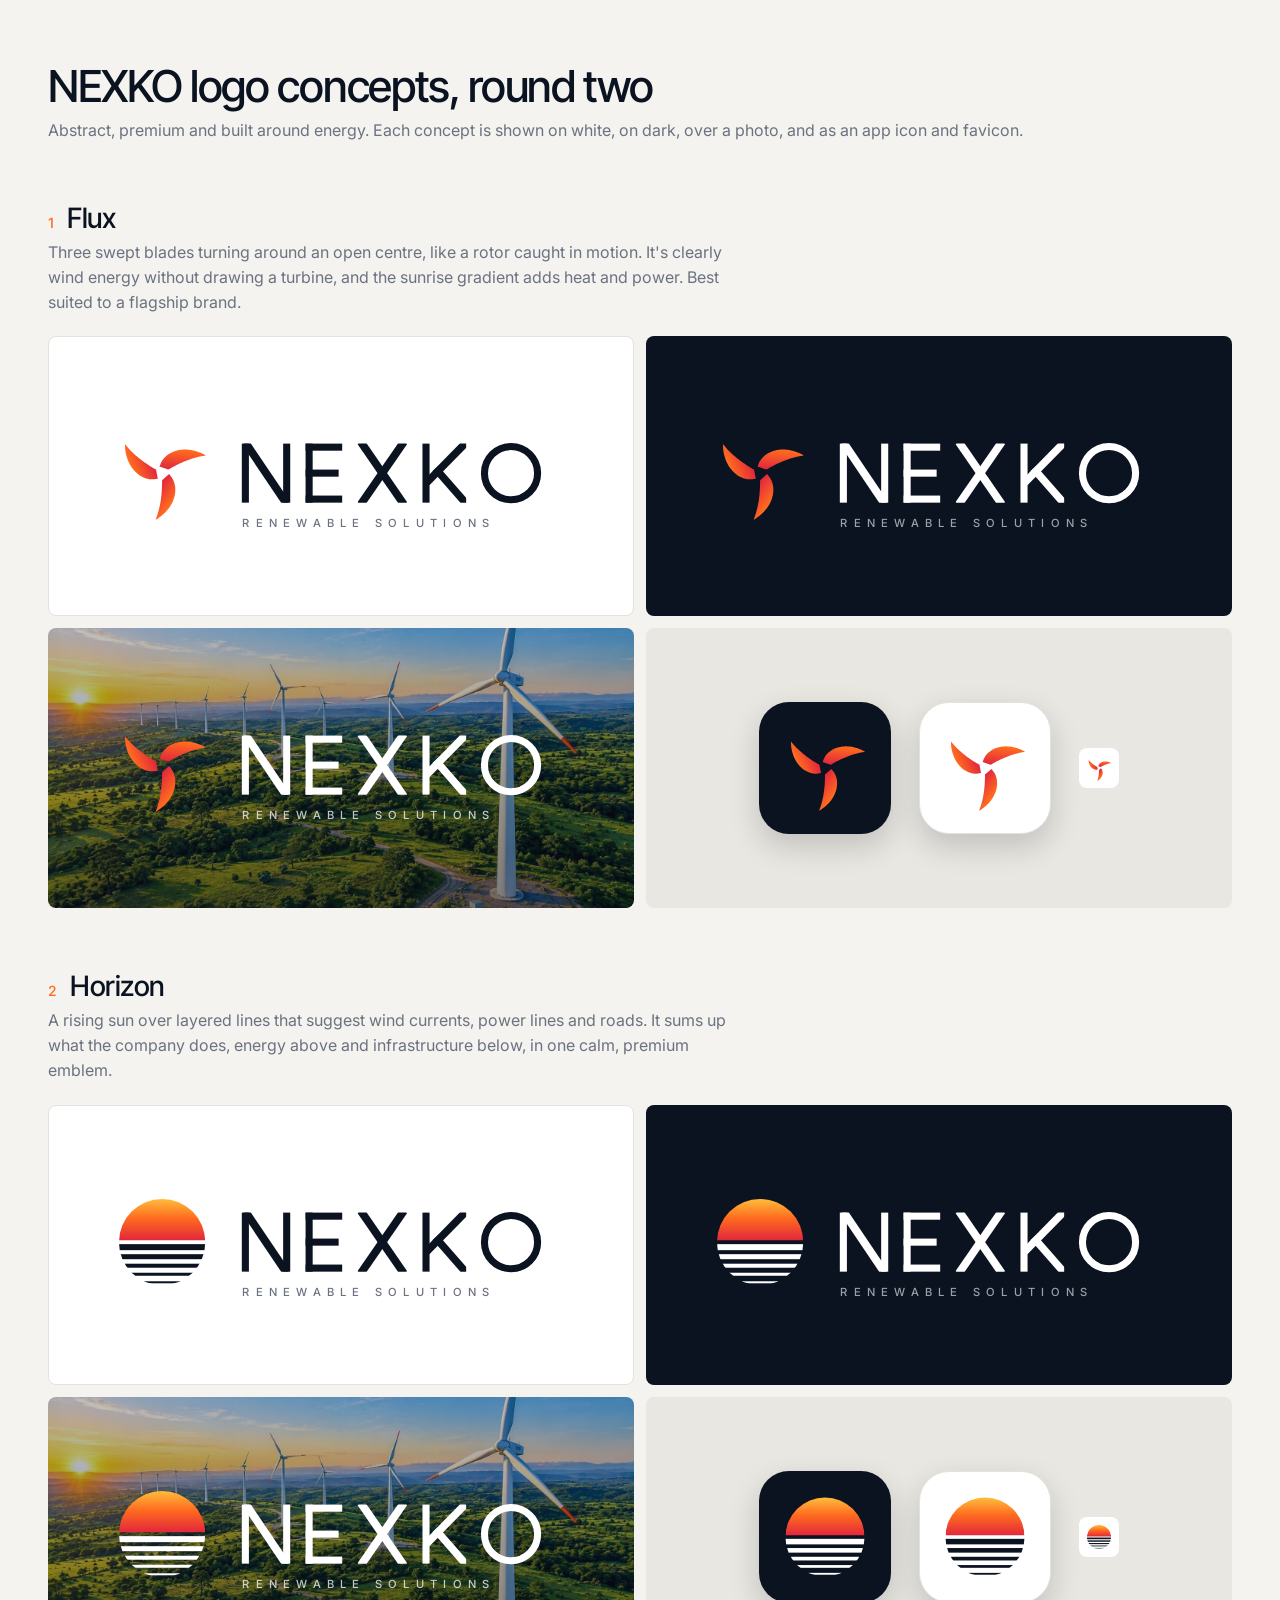
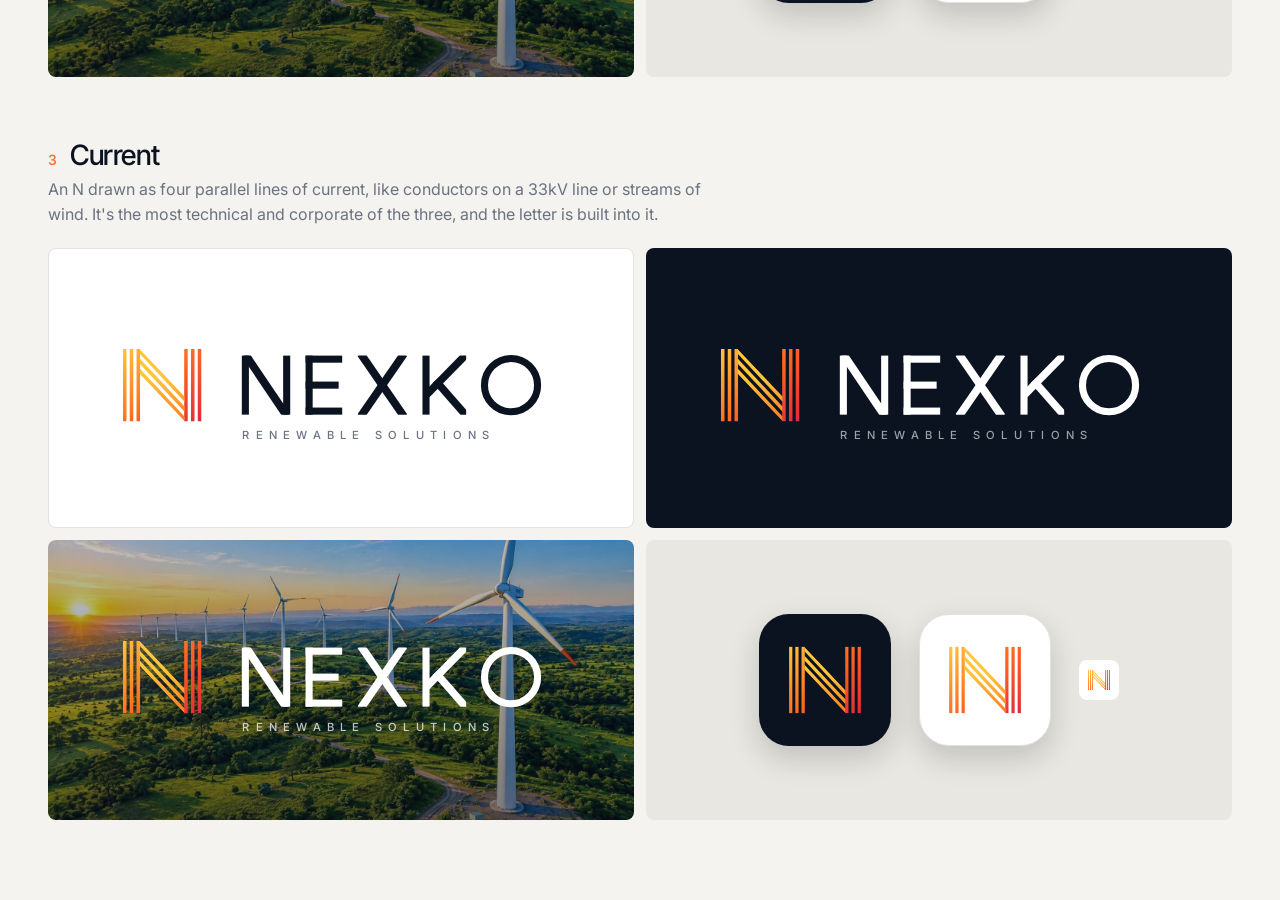
==== commit 9a8107c8: "Use NEXKO's own imagery and add APC Group to clients - Hero: wind farm landscape (mirrored so the he" ====
--- a/brand/concepts.html
+++ b/brand/concepts.html
@@ -13,7 +13,7 @@
 .tile{border-radius:8px;display:grid;place-items:center;min-height:280px;padding:48px;overflow:hidden;position:relative}
 .tile>svg{width:100%;max-width:470px;height:auto}
 .light{background:#fff;border:1px solid var(--line)} .dark{background:var(--ink)}
-.photo{background:linear-gradient(0deg,rgba(11,18,32,.55),rgba(11,18,32,.25)),url(../assets/img/hero.jpg) center 70%/cover}
+.photo{background:linear-gradient(0deg,rgba(11,18,32,.55),rgba(11,18,32,.25)),url(../assets/img/hero-windfarm.jpg) center 70%/cover}
 .icons{background:#e9e7e1;grid-auto-flow:column;gap:28px;align-items:center;justify-content:center}
 .app{width:132px;height:132px;border-radius:30px;display:grid;place-items:center;box-shadow:0 12px 30px rgba(11,18,32,.18)}
 .app svg{width:92px} .app.light{background:#fff}
@@ -25,13 +25,13 @@
 <section class="concept">
   <h2><b>1</b>Flux</h2><p>Three swept blades turning around an open centre, like a rotor caught in motion. It's clearly wind energy without drawing a turbine, and the sunrise gradient adds heat and power. Best suited to a flagship brand.</p>
   <div class="grid">
-    <div class="tile light wide"><svg viewBox="-10 -40 796 190" xmlns="http://www.w3.org/2000/svg" style="color:#0b1220"><g transform="translate(0 -35) scale(0.85)"><defs><linearGradient id="g6" x1="10" y1="-90" x2="0" y2="-10" gradientUnits="userSpaceOnUse"><stop offset="0" stop-color="#ffc53d"/><stop offset="0.5" stop-color="#ff6a1f"/><stop offset="1" stop-color="#e2283c"/></linearGradient></defs><g transform="translate(100 100) rotate(0)"><path d="M -5.24 -12.98 L -3.87 -16.41 L -2.68 -19.53 L -1.24 -22.54 L 0.47 -25.42 L 2.44 -28.18 L 4.67 -30.79 L 7.13 -33.24 L 9.82 -35.53 L 12.71 -37.63 L 15.79 -39.53 L 19.05 -41.24 L 22.47 -42.74 L 26.03 -44.02 L 29.73 -45.08 L 33.53 -45.91 L 37.44 -46.52 L 41.43 -46.89 L 45.50 -47.02 L 49.62 -46.91 L 53.78 -46.57 L 57.98 -45.98 L 62.19 -45.15 L 66.41 -44.09 L 70.62 -42.78 L 74.82 -41.24 L 78.98 -39.46 L 83.09 -37.45 L 87.16 -35.21 L 87.16 -35.21 L 84.25 -34.77 L 81.36 -34.27 L 78.49 -33.72 L 75.64 -33.13 L 72.80 -32.48 L 69.98 -31.78 L 67.17 -31.04 L 64.39 -30.26 L 61.62 -29.43 L 58.87 -28.56 L 56.14 -27.64 L 53.42 -26.69 L 50.72 -25.69 L 48.04 -24.66 L 45.38 -23.59 L 42.73 -22.49 L 40.10 -21.35 L 37.49 -20.18 L 34.89 -18.98 L 32.30 -17.74 L 29.74 -16.48 L 27.18 -15.20 L 24.64 -13.88 L 22.12 -12.55 L 19.60 -11.19 L 17.10 -9.81 L 14.61 -8.41 L 12.12 -7.00 Z" fill="url(#g6)"/></g><g transform="translate(100 100) rotate(120)"><path d="M -5.24 -12.98 L -3.87 -16.41 L -2.68 -19.53 L -1.24 -22.54 L 0.47 -25.42 L 2.44 -28.18 L 4.67 -30.79 L 7.13 -33.24 L 9.82 -35.53 L 12.71 -37.63 L 15.79 -39.53 L 19.05 -41.24 L 22.47 -42.74 L 26.03 -44.02 L 29.73 -45.08 L 33.53 -45.91 L 37.44 -46.52 L 41.43 -46.89 L 45.50 -47.02 L 49.62 -46.91 L 53.78 -46.57 L 57.98 -45.98 L 62.19 -45.15 L 66.41 -44.09 L 70.62 -42.78 L 74.82 -41.24 L 78.98 -39.46 L 83.09 -37.45 L 87.16 -35.21 L 87.16 -35.21 L 84.25 -34.77 L 81.36 -34.27 L 78.49 -33.72 L 75.64 -33.13 L 72.80 -32.48 L 69.98 -31.78 L 67.17 -31.04 L 64.39 -30.26 L 61.62 -29.43 L 58.87 -28.56 L 56.14 -27.64 L 53.42 -26.69 L 50.72 -25.69 L 48.04 -24.66 L 45.38 -23.59 L 42.73 -22.49 L 40.10 -21.35 L 37.49 -20.18 L 34.89 -18.98 L 32.30 -17.74 L 29.74 -16.48 L 27.18 -15.20 L 24.64 -13.88 L 22.12 -12.55 L 19.60 -11.19 L 17.10 -9.81 L 14.61 -8.41 L 12.12 -7.00 Z" fill="url(#g6)"/></g><g transform="translate(100 100) rotate(240)"><path d="M -5.24 -12.98 L -3.87 -16.41 L -2.68 -19.53 L -1.24 -22.54 L 0.47 -25.42 L 2.44 -28.18 L 4.67 -30.79 L 7.13 -33.24 L 9.82 -35.53 L 12.71 -37.63 L 15.79 -39.53 L 19.05 -41.24 L 22.47 -42.74 L 26.03 -44.02 L 29.73 -45.08 L 33.53 -45.91 L 37.44 -46.52 L 41.43 -46.89 L 45.50 -47.02 L 49.62 -46.91 L 53.78 -46.57 L 57.98 -45.98 L 62.19 -45.15 L 66.41 -44.09 L 70.62 -42.78 L 74.82 -41.24 L 78.98 -39.46 L 83.09 -37.45 L 87.16 -35.21 L 87.16 -35.21 L 84.25 -34.77 L 81.36 -34.27 L 78.49 -33.72 L 75.64 -33.13 L 72.80 -32.48 L 69.98 -31.78 L 67.17 -31.04 L 64.39 -30.26 L 61.62 -29.43 L 58.87 -28.56 L 56.14 -27.64 L 53.42 -26.69 L 50.72 -25.69 L 48.04 -24.66 L 45.38 -23.59 L 42.73 -22.49 L 40.10 -21.35 L 37.49 -20.18 L 34.89 -18.98 L 32.30 -17.74 L 29.74 -16.48 L 27.18 -15.20 L 24.64 -13.88 L 22.12 -12.55 L 19.60 -11.19 L 17.10 -9.81 L 14.61 -8.41 L 12.12 -7.00 Z" fill="url(#g6)"/></g></g><g transform="translate(220 0)" fill="currentColor"><clipPath id="c1"><rect x="0" y="0" width="82" height="100"/></clipPath><rect x="0" y="0" width="12" height="100"/><rect x="70" y="0" width="12" height="100"/><line x1="6.0" y1="-2" x2="76.0" y2="102" stroke="currentColor" stroke-width="13.440000000000001" clip-path="url(#c1)"/><rect x="108" y="0" width="12" height="100"/><rect x="108" y="0" width="62" height="12"/><rect x="108" y="44.0" width="56" height="12"/><rect x="108" y="88" width="62" height="12"/><clipPath id="c3"><rect x="196" y="0" width="84" height="100"/></clipPath><g clip-path="url(#c3)" stroke="currentColor" stroke-width="13.440000000000001"><line x1="201.4" y1="-3" x2="274.6" y2="103"/><line x1="274.6" y1="-3" x2="201.4" y2="103"/></g><clipPath id="c4"><rect x="306" y="0" width="74" height="100"/></clipPath><rect x="306" y="0" width="12" height="100"/><g clip-path="url(#c4)" stroke="currentColor" stroke-width="12.96"><line x1="313.2" y1="66" x2="384" y2="-6"/><line x1="328" y1="42" x2="384" y2="106"/></g><circle cx="456" cy="50" r="45.0" fill="none" stroke="currentColor" stroke-width="12"/></g><text x="221" y="142" fill="#6b7280" font-family="Inter, Helvetica, Arial, sans-serif" font-size="19" font-weight="500" letter-spacing="10.6">RENEWABLE SOLUTIONS</text></svg></div>
-    <div class="tile dark wide"><svg viewBox="-10 -40 796 190" xmlns="http://www.w3.org/2000/svg" style="color:#fff"><g transform="translate(0 -35) scale(0.85)"><defs><linearGradient id="g7" x1="10" y1="-90" x2="0" y2="-10" gradientUnits="userSpaceOnUse"><stop offset="0" stop-color="#ffc53d"/><stop offset="0.5" stop-color="#ff6a1f"/><stop offset="1" stop-color="#e2283c"/></linearGradient></defs><g transform="translate(100 100) rotate(0)"><path d="M -5.24 -12.98 L -3.87 -16.41 L -2.68 -19.53 L -1.24 -22.54 L 0.47 -25.42 L 2.44 -28.18 L 4.67 -30.79 L 7.13 -33.24 L 9.82 -35.53 L 12.71 -37.63 L 15.79 -39.53 L 19.05 -41.24 L 22.47 -42.74 L 26.03 -44.02 L 29.73 -45.08 L 33.53 -45.91 L 37.44 -46.52 L 41.43 -46.89 L 45.50 -47.02 L 49.62 -46.91 L 53.78 -46.57 L 57.98 -45.98 L 62.19 -45.15 L 66.41 -44.09 L 70.62 -42.78 L 74.82 -41.24 L 78.98 -39.46 L 83.09 -37.45 L 87.16 -35.21 L 87.16 -35.21 L 84.25 -34.77 L 81.36 -34.27 L 78.49 -33.72 L 75.64 -33.13 L 72.80 -32.48 L 69.98 -31.78 L 67.17 -31.04 L 64.39 -30.26 L 61.62 -29.43 L 58.87 -28.56 L 56.14 -27.64 L 53.42 -26.69 L 50.72 -25.69 L 48.04 -24.66 L 45.38 -23.59 L 42.73 -22.49 L 40.10 -21.35 L 37.49 -20.18 L 34.89 -18.98 L 32.30 -17.74 L 29.74 -16.48 L 27.18 -15.20 L 24.64 -13.88 L 22.12 -12.55 L 19.60 -11.19 L 17.10 -9.81 L 14.61 -8.41 L 12.12 -7.00 Z" fill="url(#g7)"/></g><g transform="translate(100 100) rotate(120)"><path d="M -5.24 -12.98 L -3.87 -16.41 L -2.68 -19.53 L -1.24 -22.54 L 0.47 -25.42 L 2.44 -28.18 L 4.67 -30.79 L 7.13 -33.24 L 9.82 -35.53 L 12.71 -37.63 L 15.79 -39.53 L 19.05 -41.24 L 22.47 -42.74 L 26.03 -44.02 L 29.73 -45.08 L 33.53 -45.91 L 37.44 -46.52 L 41.43 -46.89 L 45.50 -47.02 L 49.62 -46.91 L 53.78 -46.57 L 57.98 -45.98 L 62.19 -45.15 L 66.41 -44.09 L 70.62 -42.78 L 74.82 -41.24 L 78.98 -39.46 L 83.09 -37.45 L 87.16 -35.21 L 87.16 -35.21 L 84.25 -34.77 L 81.36 -34.27 L 78.49 -33.72 L 75.64 -33.13 L 72.80 -32.48 L 69.98 -31.78 L 67.17 -31.04 L 64.39 -30.26 L 61.62 -29.43 L 58.87 -28.56 L 56.14 -27.64 L 53.42 -26.69 L 50.72 -25.69 L 48.04 -24.66 L 45.38 -23.59 L 42.73 -22.49 L 40.10 -21.35 L 37.49 -20.18 L 34.89 -18.98 L 32.30 -17.74 L 29.74 -16.48 L 27.18 -15.20 L 24.64 -13.88 L 22.12 -12.55 L 19.60 -11.19 L 17.10 -9.81 L 14.61 -8.41 L 12.12 -7.00 Z" fill="url(#g7)"/></g><g transform="translate(100 100) rotate(240)"><path d="M -5.24 -12.98 L -3.87 -16.41 L -2.68 -19.53 L -1.24 -22.54 L 0.47 -25.42 L 2.44 -28.18 L 4.67 -30.79 L 7.13 -33.24 L 9.82 -35.53 L 12.71 -37.63 L 15.79 -39.53 L 19.05 -41.24 L 22.47 -42.74 L 26.03 -44.02 L 29.73 -45.08 L 33.53 -45.91 L 37.44 -46.52 L 41.43 -46.89 L 45.50 -47.02 L 49.62 -46.91 L 53.78 -46.57 L 57.98 -45.98 L 62.19 -45.15 L 66.41 -44.09 L 70.62 -42.78 L 74.82 -41.24 L 78.98 -39.46 L 83.09 -37.45 L 87.16 -35.21 L 87.16 -35.21 L 84.25 -34.77 L 81.36 -34.27 L 78.49 -33.72 L 75.64 -33.13 L 72.80 -32.48 L 69.98 -31.78 L 67.17 -31.04 L 64.39 -30.26 L 61.62 -29.43 L 58.87 -28.56 L 56.14 -27.64 L 53.42 -26.69 L 50.72 -25.69 L 48.04 -24.66 L 45.38 -23.59 L 42.73 -22.49 L 40.10 -21.35 L 37.49 -20.18 L 34.89 -18.98 L 32.30 -17.74 L 29.74 -16.48 L 27.18 -15.20 L 24.64 -13.88 L 22.12 -12.55 L 19.60 -11.19 L 17.10 -9.81 L 14.61 -8.41 L 12.12 -7.00 Z" fill="url(#g7)"/></g></g><g transform="translate(220 0)" fill="currentColor"><clipPath id="c1"><rect x="0" y="0" width="82" height="100"/></clipPath><rect x="0" y="0" width="12" height="100"/><rect x="70" y="0" width="12" height="100"/><line x1="6.0" y1="-2" x2="76.0" y2="102" stroke="currentColor" stroke-width="13.440000000000001" clip-path="url(#c1)"/><rect x="108" y="0" width="12" height="100"/><rect x="108" y="0" width="62" height="12"/><rect x="108" y="44.0" width="56" height="12"/><rect x="108" y="88" width="62" height="12"/><clipPath id="c3"><rect x="196" y="0" width="84" height="100"/></clipPath><g clip-path="url(#c3)" stroke="currentColor" stroke-width="13.440000000000001"><line x1="201.4" y1="-3" x2="274.6" y2="103"/><line x1="274.6" y1="-3" x2="201.4" y2="103"/></g><clipPath id="c4"><rect x="306" y="0" width="74" height="100"/></clipPath><rect x="306" y="0" width="12" height="100"/><g clip-path="url(#c4)" stroke="currentColor" stroke-width="12.96"><line x1="313.2" y1="66" x2="384" y2="-6"/><line x1="328" y1="42" x2="384" y2="106"/></g><circle cx="456" cy="50" r="45.0" fill="none" stroke="currentColor" stroke-width="12"/></g><text x="221" y="142" fill="rgba(255,255,255,.6)" font-family="Inter, Helvetica, Arial, sans-serif" font-size="19" font-weight="500" letter-spacing="10.6">RENEWABLE SOLUTIONS</text></svg></div>
-    <div class="tile photo"><svg viewBox="-10 -40 796 190" xmlns="http://www.w3.org/2000/svg" style="color:#fff"><g transform="translate(0 -35) scale(0.85)"><defs><linearGradient id="g8" x1="10" y1="-90" x2="0" y2="-10" gradientUnits="userSpaceOnUse"><stop offset="0" stop-color="#ffc53d"/><stop offset="0.5" stop-color="#ff6a1f"/><stop offset="1" stop-color="#e2283c"/></linearGradient></defs><g transform="translate(100 100) rotate(0)"><path d="M -5.24 -12.98 L -3.87 -16.41 L -2.68 -19.53 L -1.24 -22.54 L 0.47 -25.42 L 2.44 -28.18 L 4.67 -30.79 L 7.13 -33.24 L 9.82 -35.53 L 12.71 -37.63 L 15.79 -39.53 L 19.05 -41.24 L 22.47 -42.74 L 26.03 -44.02 L 29.73 -45.08 L 33.53 -45.91 L 37.44 -46.52 L 41.43 -46.89 L 45.50 -47.02 L 49.62 -46.91 L 53.78 -46.57 L 57.98 -45.98 L 62.19 -45.15 L 66.41 -44.09 L 70.62 -42.78 L 74.82 -41.24 L 78.98 -39.46 L 83.09 -37.45 L 87.16 -35.21 L 87.16 -35.21 L 84.25 -34.77 L 81.36 -34.27 L 78.49 -33.72 L 75.64 -33.13 L 72.80 -32.48 L 69.98 -31.78 L 67.17 -31.04 L 64.39 -30.26 L 61.62 -29.43 L 58.87 -28.56 L 56.14 -27.64 L 53.42 -26.69 L 50.72 -25.69 L 48.04 -24.66 L 45.38 -23.59 L 42.73 -22.49 L 40.10 -21.35 L 37.49 -20.18 L 34.89 -18.98 L 32.30 -17.74 L 29.74 -16.48 L 27.18 -15.20 L 24.64 -13.88 L 22.12 -12.55 L 19.60 -11.19 L 17.10 -9.81 L 14.61 -8.41 L 12.12 -7.00 Z" fill="url(#g8)"/></g><g transform="translate(100 100) rotate(120)"><path d="M -5.24 -12.98 L -3.87 -16.41 L -2.68 -19.53 L -1.24 -22.54 L 0.47 -25.42 L 2.44 -28.18 L 4.67 -30.79 L 7.13 -33.24 L 9.82 -35.53 L 12.71 -37.63 L 15.79 -39.53 L 19.05 -41.24 L 22.47 -42.74 L 26.03 -44.02 L 29.73 -45.08 L 33.53 -45.91 L 37.44 -46.52 L 41.43 -46.89 L 45.50 -47.02 L 49.62 -46.91 L 53.78 -46.57 L 57.98 -45.98 L 62.19 -45.15 L 66.41 -44.09 L 70.62 -42.78 L 74.82 -41.24 L 78.98 -39.46 L 83.09 -37.45 L 87.16 -35.21 L 87.16 -35.21 L 84.25 -34.77 L 81.36 -34.27 L 78.49 -33.72 L 75.64 -33.13 L 72.80 -32.48 L 69.98 -31.78 L 67.17 -31.04 L 64.39 -30.26 L 61.62 -29.43 L 58.87 -28.56 L 56.14 -27.64 L 53.42 -26.69 L 50.72 -25.69 L 48.04 -24.66 L 45.38 -23.59 L 42.73 -22.49 L 40.10 -21.35 L 37.49 -20.18 L 34.89 -18.98 L 32.30 -17.74 L 29.74 -16.48 L 27.18 -15.20 L 24.64 -13.88 L 22.12 -12.55 L 19.60 -11.19 L 17.10 -9.81 L 14.61 -8.41 L 12.12 -7.00 Z" fill="url(#g8)"/></g><g transform="translate(100 100) rotate(240)"><path d="M -5.24 -12.98 L -3.87 -16.41 L -2.68 -19.53 L -1.24 -22.54 L 0.47 -25.42 L 2.44 -28.18 L 4.67 -30.79 L 7.13 -33.24 L 9.82 -35.53 L 12.71 -37.63 L 15.79 -39.53 L 19.05 -41.24 L 22.47 -42.74 L 26.03 -44.02 L 29.73 -45.08 L 33.53 -45.91 L 37.44 -46.52 L 41.43 -46.89 L 45.50 -47.02 L 49.62 -46.91 L 53.78 -46.57 L 57.98 -45.98 L 62.19 -45.15 L 66.41 -44.09 L 70.62 -42.78 L 74.82 -41.24 L 78.98 -39.46 L 83.09 -37.45 L 87.16 -35.21 L 87.16 -35.21 L 84.25 -34.77 L 81.36 -34.27 L 78.49 -33.72 L 75.64 -33.13 L 72.80 -32.48 L 69.98 -31.78 L 67.17 -31.04 L 64.39 -30.26 L 61.62 -29.43 L 58.87 -28.56 L 56.14 -27.64 L 53.42 -26.69 L 50.72 -25.69 L 48.04 -24.66 L 45.38 -23.59 L 42.73 -22.49 L 40.10 -21.35 L 37.49 -20.18 L 34.89 -18.98 L 32.30 -17.74 L 29.74 -16.48 L 27.18 -15.20 L 24.64 -13.88 L 22.12 -12.55 L 19.60 -11.19 L 17.10 -9.81 L 14.61 -8.41 L 12.12 -7.00 Z" fill="url(#g8)"/></g></g><g transform="translate(220 0)" fill="currentColor"><clipPath id="c1"><rect x="0" y="0" width="82" height="100"/></clipPath><rect x="0" y="0" width="12" height="100"/><rect x="70" y="0" width="12" height="100"/><line x1="6.0" y1="-2" x2="76.0" y2="102" stroke="currentColor" stroke-width="13.440000000000001" clip-path="url(#c1)"/><rect x="108" y="0" width="12" height="100"/><rect x="108" y="0" width="62" height="12"/><rect x="108" y="44.0" width="56" height="12"/><rect x="108" y="88" width="62" height="12"/><clipPath id="c3"><rect x="196" y="0" width="84" height="100"/></clipPath><g clip-path="url(#c3)" stroke="currentColor" stroke-width="13.440000000000001"><line x1="201.4" y1="-3" x2="274.6" y2="103"/><line x1="274.6" y1="-3" x2="201.4" y2="103"/></g><clipPath id="c4"><rect x="306" y="0" width="74" height="100"/></clipPath><rect x="306" y="0" width="12" height="100"/><g clip-path="url(#c4)" stroke="currentColor" stroke-width="12.96"><line x1="313.2" y1="66" x2="384" y2="-6"/><line x1="328" y1="42" x2="384" y2="106"/></g><circle cx="456" cy="50" r="45.0" fill="none" stroke="currentColor" stroke-width="12"/></g><text x="221" y="142" fill="rgba(255,255,255,.75)" font-family="Inter, Helvetica, Arial, sans-serif" font-size="19" font-weight="500" letter-spacing="10.6">RENEWABLE SOLUTIONS</text></svg></div>
+    <div class="tile light wide"><svg viewBox="-10 -40 796 190" xmlns="http://www.w3.org/2000/svg" style="color:#0b1220"><g transform="translate(0 -35) scale(0.85)"><defs><linearGradient id="g6" x1="10" y1="-90" x2="0" y2="-10" gradientUnits="userSpaceOnUse"><stop offset="0" stop-color="#ffc53d"/><stop offset="0.5" stop-color="#ff6a1f"/><stop offset="1" stop-color="#e2283c"/></linearGradient></defs><style>@keyframes nx-spin{to{transform:rotate(360deg)}}.nx-rotor{animation:nx-spin 7s linear infinite}@media (prefers-reduced-motion:reduce){.nx-rotor{animation:none}}</style><g transform="translate(100 100)"><g class="nx-rotor"><path d="M -5.24 -12.98 L -3.87 -16.41 L -2.68 -19.53 L -1.24 -22.54 L 0.47 -25.42 L 2.44 -28.18 L 4.67 -30.79 L 7.13 -33.24 L 9.82 -35.53 L 12.71 -37.63 L 15.79 -39.53 L 19.05 -41.24 L 22.47 -42.74 L 26.03 -44.02 L 29.73 -45.08 L 33.53 -45.91 L 37.44 -46.52 L 41.43 -46.89 L 45.50 -47.02 L 49.62 -46.91 L 53.78 -46.57 L 57.98 -45.98 L 62.19 -45.15 L 66.41 -44.09 L 70.62 -42.78 L 74.82 -41.24 L 78.98 -39.46 L 83.09 -37.45 L 87.16 -35.21 L 87.16 -35.21 L 84.25 -34.77 L 81.36 -34.27 L 78.49 -33.72 L 75.64 -33.13 L 72.80 -32.48 L 69.98 -31.78 L 67.17 -31.04 L 64.39 -30.26 L 61.62 -29.43 L 58.87 -28.56 L 56.14 -27.64 L 53.42 -26.69 L 50.72 -25.69 L 48.04 -24.66 L 45.38 -23.59 L 42.73 -22.49 L 40.10 -21.35 L 37.49 -20.18 L 34.89 -18.98 L 32.30 -17.74 L 29.74 -16.48 L 27.18 -15.20 L 24.64 -13.88 L 22.12 -12.55 L 19.60 -11.19 L 17.10 -9.81 L 14.61 -8.41 L 12.12 -7.00 Z" fill="url(#g6)" transform="rotate(0)"/><path d="M -5.24 -12.98 L -3.87 -16.41 L -2.68 -19.53 L -1.24 -22.54 L 0.47 -25.42 L 2.44 -28.18 L 4.67 -30.79 L 7.13 -33.24 L 9.82 -35.53 L 12.71 -37.63 L 15.79 -39.53 L 19.05 -41.24 L 22.47 -42.74 L 26.03 -44.02 L 29.73 -45.08 L 33.53 -45.91 L 37.44 -46.52 L 41.43 -46.89 L 45.50 -47.02 L 49.62 -46.91 L 53.78 -46.57 L 57.98 -45.98 L 62.19 -45.15 L 66.41 -44.09 L 70.62 -42.78 L 74.82 -41.24 L 78.98 -39.46 L 83.09 -37.45 L 87.16 -35.21 L 87.16 -35.21 L 84.25 -34.77 L 81.36 -34.27 L 78.49 -33.72 L 75.64 -33.13 L 72.80 -32.48 L 69.98 -31.78 L 67.17 -31.04 L 64.39 -30.26 L 61.62 -29.43 L 58.87 -28.56 L 56.14 -27.64 L 53.42 -26.69 L 50.72 -25.69 L 48.04 -24.66 L 45.38 -23.59 L 42.73 -22.49 L 40.10 -21.35 L 37.49 -20.18 L 34.89 -18.98 L 32.30 -17.74 L 29.74 -16.48 L 27.18 -15.20 L 24.64 -13.88 L 22.12 -12.55 L 19.60 -11.19 L 17.10 -9.81 L 14.61 -8.41 L 12.12 -7.00 Z" fill="url(#g6)" transform="rotate(120)"/><path d="M -5.24 -12.98 L -3.87 -16.41 L -2.68 -19.53 L -1.24 -22.54 L 0.47 -25.42 L 2.44 -28.18 L 4.67 -30.79 L 7.13 -33.24 L 9.82 -35.53 L 12.71 -37.63 L 15.79 -39.53 L 19.05 -41.24 L 22.47 -42.74 L 26.03 -44.02 L 29.73 -45.08 L 33.53 -45.91 L 37.44 -46.52 L 41.43 -46.89 L 45.50 -47.02 L 49.62 -46.91 L 53.78 -46.57 L 57.98 -45.98 L 62.19 -45.15 L 66.41 -44.09 L 70.62 -42.78 L 74.82 -41.24 L 78.98 -39.46 L 83.09 -37.45 L 87.16 -35.21 L 87.16 -35.21 L 84.25 -34.77 L 81.36 -34.27 L 78.49 -33.72 L 75.64 -33.13 L 72.80 -32.48 L 69.98 -31.78 L 67.17 -31.04 L 64.39 -30.26 L 61.62 -29.43 L 58.87 -28.56 L 56.14 -27.64 L 53.42 -26.69 L 50.72 -25.69 L 48.04 -24.66 L 45.38 -23.59 L 42.73 -22.49 L 40.10 -21.35 L 37.49 -20.18 L 34.89 -18.98 L 32.30 -17.74 L 29.74 -16.48 L 27.18 -15.20 L 24.64 -13.88 L 22.12 -12.55 L 19.60 -11.19 L 17.10 -9.81 L 14.61 -8.41 L 12.12 -7.00 Z" fill="url(#g6)" transform="rotate(240)"/></g></g></g><g transform="translate(220 0)" fill="currentColor"><clipPath id="c1"><rect x="0" y="0" width="82" height="100"/></clipPath><rect x="0" y="0" width="12" height="100"/><rect x="70" y="0" width="12" height="100"/><line x1="6.0" y1="-2" x2="76.0" y2="102" stroke="currentColor" stroke-width="13.440000000000001" clip-path="url(#c1)"/><rect x="108" y="0" width="12" height="100"/><rect x="108" y="0" width="62" height="12"/><rect x="108" y="44.0" width="56" height="12"/><rect x="108" y="88" width="62" height="12"/><clipPath id="c3"><rect x="196" y="0" width="84" height="100"/></clipPath><g clip-path="url(#c3)" stroke="currentColor" stroke-width="13.440000000000001"><line x1="201.4" y1="-3" x2="274.6" y2="103"/><line x1="274.6" y1="-3" x2="201.4" y2="103"/></g><clipPath id="c4"><rect x="306" y="0" width="74" height="100"/></clipPath><rect x="306" y="0" width="12" height="100"/><g clip-path="url(#c4)" stroke="currentColor" stroke-width="12.96"><line x1="313.2" y1="66" x2="384" y2="-6"/><line x1="328" y1="42" x2="384" y2="106"/></g><circle cx="456" cy="50" r="45.0" fill="none" stroke="currentColor" stroke-width="12"/></g><text x="221" y="142" fill="#6b7280" font-family="Inter, Helvetica, Arial, sans-serif" font-size="19" font-weight="500" letter-spacing="10.6">RENEWABLE SOLUTIONS</text></svg></div>
+    <div class="tile dark wide"><svg viewBox="-10 -40 796 190" xmlns="http://www.w3.org/2000/svg" style="color:#fff"><g transform="translate(0 -35) scale(0.85)"><defs><linearGradient id="g7" x1="10" y1="-90" x2="0" y2="-10" gradientUnits="userSpaceOnUse"><stop offset="0" stop-color="#ffc53d"/><stop offset="0.5" stop-color="#ff6a1f"/><stop offset="1" stop-color="#e2283c"/></linearGradient></defs><style>@keyframes nx-spin{to{transform:rotate(360deg)}}.nx-rotor{animation:nx-spin 7s linear infinite}@media (prefers-reduced-motion:reduce){.nx-rotor{animation:none}}</style><g transform="translate(100 100)"><g class="nx-rotor"><path d="M -5.24 -12.98 L -3.87 -16.41 L -2.68 -19.53 L -1.24 -22.54 L 0.47 -25.42 L 2.44 -28.18 L 4.67 -30.79 L 7.13 -33.24 L 9.82 -35.53 L 12.71 -37.63 L 15.79 -39.53 L 19.05 -41.24 L 22.47 -42.74 L 26.03 -44.02 L 29.73 -45.08 L 33.53 -45.91 L 37.44 -46.52 L 41.43 -46.89 L 45.50 -47.02 L 49.62 -46.91 L 53.78 -46.57 L 57.98 -45.98 L 62.19 -45.15 L 66.41 -44.09 L 70.62 -42.78 L 74.82 -41.24 L 78.98 -39.46 L 83.09 -37.45 L 87.16 -35.21 L 87.16 -35.21 L 84.25 -34.77 L 81.36 -34.27 L 78.49 -33.72 L 75.64 -33.13 L 72.80 -32.48 L 69.98 -31.78 L 67.17 -31.04 L 64.39 -30.26 L 61.62 -29.43 L 58.87 -28.56 L 56.14 -27.64 L 53.42 -26.69 L 50.72 -25.69 L 48.04 -24.66 L 45.38 -23.59 L 42.73 -22.49 L 40.10 -21.35 L 37.49 -20.18 L 34.89 -18.98 L 32.30 -17.74 L 29.74 -16.48 L 27.18 -15.20 L 24.64 -13.88 L 22.12 -12.55 L 19.60 -11.19 L 17.10 -9.81 L 14.61 -8.41 L 12.12 -7.00 Z" fill="url(#g7)" transform="rotate(0)"/><path d="M -5.24 -12.98 L -3.87 -16.41 L -2.68 -19.53 L -1.24 -22.54 L 0.47 -25.42 L 2.44 -28.18 L 4.67 -30.79 L 7.13 -33.24 L 9.82 -35.53 L 12.71 -37.63 L 15.79 -39.53 L 19.05 -41.24 L 22.47 -42.74 L 26.03 -44.02 L 29.73 -45.08 L 33.53 -45.91 L 37.44 -46.52 L 41.43 -46.89 L 45.50 -47.02 L 49.62 -46.91 L 53.78 -46.57 L 57.98 -45.98 L 62.19 -45.15 L 66.41 -44.09 L 70.62 -42.78 L 74.82 -41.24 L 78.98 -39.46 L 83.09 -37.45 L 87.16 -35.21 L 87.16 -35.21 L 84.25 -34.77 L 81.36 -34.27 L 78.49 -33.72 L 75.64 -33.13 L 72.80 -32.48 L 69.98 -31.78 L 67.17 -31.04 L 64.39 -30.26 L 61.62 -29.43 L 58.87 -28.56 L 56.14 -27.64 L 53.42 -26.69 L 50.72 -25.69 L 48.04 -24.66 L 45.38 -23.59 L 42.73 -22.49 L 40.10 -21.35 L 37.49 -20.18 L 34.89 -18.98 L 32.30 -17.74 L 29.74 -16.48 L 27.18 -15.20 L 24.64 -13.88 L 22.12 -12.55 L 19.60 -11.19 L 17.10 -9.81 L 14.61 -8.41 L 12.12 -7.00 Z" fill="url(#g7)" transform="rotate(120)"/><path d="M -5.24 -12.98 L -3.87 -16.41 L -2.68 -19.53 L -1.24 -22.54 L 0.47 -25.42 L 2.44 -28.18 L 4.67 -30.79 L 7.13 -33.24 L 9.82 -35.53 L 12.71 -37.63 L 15.79 -39.53 L 19.05 -41.24 L 22.47 -42.74 L 26.03 -44.02 L 29.73 -45.08 L 33.53 -45.91 L 37.44 -46.52 L 41.43 -46.89 L 45.50 -47.02 L 49.62 -46.91 L 53.78 -46.57 L 57.98 -45.98 L 62.19 -45.15 L 66.41 -44.09 L 70.62 -42.78 L 74.82 -41.24 L 78.98 -39.46 L 83.09 -37.45 L 87.16 -35.21 L 87.16 -35.21 L 84.25 -34.77 L 81.36 -34.27 L 78.49 -33.72 L 75.64 -33.13 L 72.80 -32.48 L 69.98 -31.78 L 67.17 -31.04 L 64.39 -30.26 L 61.62 -29.43 L 58.87 -28.56 L 56.14 -27.64 L 53.42 -26.69 L 50.72 -25.69 L 48.04 -24.66 L 45.38 -23.59 L 42.73 -22.49 L 40.10 -21.35 L 37.49 -20.18 L 34.89 -18.98 L 32.30 -17.74 L 29.74 -16.48 L 27.18 -15.20 L 24.64 -13.88 L 22.12 -12.55 L 19.60 -11.19 L 17.10 -9.81 L 14.61 -8.41 L 12.12 -7.00 Z" fill="url(#g7)" transform="rotate(240)"/></g></g></g><g transform="translate(220 0)" fill="currentColor"><clipPath id="c1"><rect x="0" y="0" width="82" height="100"/></clipPath><rect x="0" y="0" width="12" height="100"/><rect x="70" y="0" width="12" height="100"/><line x1="6.0" y1="-2" x2="76.0" y2="102" stroke="currentColor" stroke-width="13.440000000000001" clip-path="url(#c1)"/><rect x="108" y="0" width="12" height="100"/><rect x="108" y="0" width="62" height="12"/><rect x="108" y="44.0" width="56" height="12"/><rect x="108" y="88" width="62" height="12"/><clipPath id="c3"><rect x="196" y="0" width="84" height="100"/></clipPath><g clip-path="url(#c3)" stroke="currentColor" stroke-width="13.440000000000001"><line x1="201.4" y1="-3" x2="274.6" y2="103"/><line x1="274.6" y1="-3" x2="201.4" y2="103"/></g><clipPath id="c4"><rect x="306" y="0" width="74" height="100"/></clipPath><rect x="306" y="0" width="12" height="100"/><g clip-path="url(#c4)" stroke="currentColor" stroke-width="12.96"><line x1="313.2" y1="66" x2="384" y2="-6"/><line x1="328" y1="42" x2="384" y2="106"/></g><circle cx="456" cy="50" r="45.0" fill="none" stroke="currentColor" stroke-width="12"/></g><text x="221" y="142" fill="rgba(255,255,255,.6)" font-family="Inter, Helvetica, Arial, sans-serif" font-size="19" font-weight="500" letter-spacing="10.6">RENEWABLE SOLUTIONS</text></svg></div>
+    <div class="tile photo"><svg viewBox="-10 -40 796 190" xmlns="http://www.w3.org/2000/svg" style="color:#fff"><g transform="translate(0 -35) scale(0.85)"><defs><linearGradient id="g8" x1="10" y1="-90" x2="0" y2="-10" gradientUnits="userSpaceOnUse"><stop offset="0" stop-color="#ffc53d"/><stop offset="0.5" stop-color="#ff6a1f"/><stop offset="1" stop-color="#e2283c"/></linearGradient></defs><style>@keyframes nx-spin{to{transform:rotate(360deg)}}.nx-rotor{animation:nx-spin 7s linear infinite}@media (prefers-reduced-motion:reduce){.nx-rotor{animation:none}}</style><g transform="translate(100 100)"><g class="nx-rotor"><path d="M -5.24 -12.98 L -3.87 -16.41 L -2.68 -19.53 L -1.24 -22.54 L 0.47 -25.42 L 2.44 -28.18 L 4.67 -30.79 L 7.13 -33.24 L 9.82 -35.53 L 12.71 -37.63 L 15.79 -39.53 L 19.05 -41.24 L 22.47 -42.74 L 26.03 -44.02 L 29.73 -45.08 L 33.53 -45.91 L 37.44 -46.52 L 41.43 -46.89 L 45.50 -47.02 L 49.62 -46.91 L 53.78 -46.57 L 57.98 -45.98 L 62.19 -45.15 L 66.41 -44.09 L 70.62 -42.78 L 74.82 -41.24 L 78.98 -39.46 L 83.09 -37.45 L 87.16 -35.21 L 87.16 -35.21 L 84.25 -34.77 L 81.36 -34.27 L 78.49 -33.72 L 75.64 -33.13 L 72.80 -32.48 L 69.98 -31.78 L 67.17 -31.04 L 64.39 -30.26 L 61.62 -29.43 L 58.87 -28.56 L 56.14 -27.64 L 53.42 -26.69 L 50.72 -25.69 L 48.04 -24.66 L 45.38 -23.59 L 42.73 -22.49 L 40.10 -21.35 L 37.49 -20.18 L 34.89 -18.98 L 32.30 -17.74 L 29.74 -16.48 L 27.18 -15.20 L 24.64 -13.88 L 22.12 -12.55 L 19.60 -11.19 L 17.10 -9.81 L 14.61 -8.41 L 12.12 -7.00 Z" fill="url(#g8)" transform="rotate(0)"/><path d="M -5.24 -12.98 L -3.87 -16.41 L -2.68 -19.53 L -1.24 -22.54 L 0.47 -25.42 L 2.44 -28.18 L 4.67 -30.79 L 7.13 -33.24 L 9.82 -35.53 L 12.71 -37.63 L 15.79 -39.53 L 19.05 -41.24 L 22.47 -42.74 L 26.03 -44.02 L 29.73 -45.08 L 33.53 -45.91 L 37.44 -46.52 L 41.43 -46.89 L 45.50 -47.02 L 49.62 -46.91 L 53.78 -46.57 L 57.98 -45.98 L 62.19 -45.15 L 66.41 -44.09 L 70.62 -42.78 L 74.82 -41.24 L 78.98 -39.46 L 83.09 -37.45 L 87.16 -35.21 L 87.16 -35.21 L 84.25 -34.77 L 81.36 -34.27 L 78.49 -33.72 L 75.64 -33.13 L 72.80 -32.48 L 69.98 -31.78 L 67.17 -31.04 L 64.39 -30.26 L 61.62 -29.43 L 58.87 -28.56 L 56.14 -27.64 L 53.42 -26.69 L 50.72 -25.69 L 48.04 -24.66 L 45.38 -23.59 L 42.73 -22.49 L 40.10 -21.35 L 37.49 -20.18 L 34.89 -18.98 L 32.30 -17.74 L 29.74 -16.48 L 27.18 -15.20 L 24.64 -13.88 L 22.12 -12.55 L 19.60 -11.19 L 17.10 -9.81 L 14.61 -8.41 L 12.12 -7.00 Z" fill="url(#g8)" transform="rotate(120)"/><path d="M -5.24 -12.98 L -3.87 -16.41 L -2.68 -19.53 L -1.24 -22.54 L 0.47 -25.42 L 2.44 -28.18 L 4.67 -30.79 L 7.13 -33.24 L 9.82 -35.53 L 12.71 -37.63 L 15.79 -39.53 L 19.05 -41.24 L 22.47 -42.74 L 26.03 -44.02 L 29.73 -45.08 L 33.53 -45.91 L 37.44 -46.52 L 41.43 -46.89 L 45.50 -47.02 L 49.62 -46.91 L 53.78 -46.57 L 57.98 -45.98 L 62.19 -45.15 L 66.41 -44.09 L 70.62 -42.78 L 74.82 -41.24 L 78.98 -39.46 L 83.09 -37.45 L 87.16 -35.21 L 87.16 -35.21 L 84.25 -34.77 L 81.36 -34.27 L 78.49 -33.72 L 75.64 -33.13 L 72.80 -32.48 L 69.98 -31.78 L 67.17 -31.04 L 64.39 -30.26 L 61.62 -29.43 L 58.87 -28.56 L 56.14 -27.64 L 53.42 -26.69 L 50.72 -25.69 L 48.04 -24.66 L 45.38 -23.59 L 42.73 -22.49 L 40.10 -21.35 L 37.49 -20.18 L 34.89 -18.98 L 32.30 -17.74 L 29.74 -16.48 L 27.18 -15.20 L 24.64 -13.88 L 22.12 -12.55 L 19.60 -11.19 L 17.10 -9.81 L 14.61 -8.41 L 12.12 -7.00 Z" fill="url(#g8)" transform="rotate(240)"/></g></g></g><g transform="translate(220 0)" fill="currentColor"><clipPath id="c1"><rect x="0" y="0" width="82" height="100"/></clipPath><rect x="0" y="0" width="12" height="100"/><rect x="70" y="0" width="12" height="100"/><line x1="6.0" y1="-2" x2="76.0" y2="102" stroke="currentColor" stroke-width="13.440000000000001" clip-path="url(#c1)"/><rect x="108" y="0" width="12" height="100"/><rect x="108" y="0" width="62" height="12"/><rect x="108" y="44.0" width="56" height="12"/><rect x="108" y="88" width="62" height="12"/><clipPath id="c3"><rect x="196" y="0" width="84" height="100"/></clipPath><g clip-path="url(#c3)" stroke="currentColor" stroke-width="13.440000000000001"><line x1="201.4" y1="-3" x2="274.6" y2="103"/><line x1="274.6" y1="-3" x2="201.4" y2="103"/></g><clipPath id="c4"><rect x="306" y="0" width="74" height="100"/></clipPath><rect x="306" y="0" width="12" height="100"/><g clip-path="url(#c4)" stroke="currentColor" stroke-width="12.96"><line x1="313.2" y1="66" x2="384" y2="-6"/><line x1="328" y1="42" x2="384" y2="106"/></g><circle cx="456" cy="50" r="45.0" fill="none" stroke="currentColor" stroke-width="12"/></g><text x="221" y="142" fill="rgba(255,255,255,.75)" font-family="Inter, Helvetica, Arial, sans-serif" font-size="19" font-weight="500" letter-spacing="10.6">RENEWABLE SOLUTIONS</text></svg></div>
     <div class="tile icons">
-      <div class="app dark"><svg viewBox="0 0 200 200" xmlns="http://www.w3.org/2000/svg" style="color:#fff"><defs><linearGradient id="g9" x1="10" y1="-90" x2="0" y2="-10" gradientUnits="userSpaceOnUse"><stop offset="0" stop-color="#ffc53d"/><stop offset="0.5" stop-color="#ff6a1f"/><stop offset="1" stop-color="#e2283c"/></linearGradient></defs><g transform="translate(100 100) rotate(0)"><path d="M -5.24 -12.98 L -3.87 -16.41 L -2.68 -19.53 L -1.24 -22.54 L 0.47 -25.42 L 2.44 -28.18 L 4.67 -30.79 L 7.13 -33.24 L 9.82 -35.53 L 12.71 -37.63 L 15.79 -39.53 L 19.05 -41.24 L 22.47 -42.74 L 26.03 -44.02 L 29.73 -45.08 L 33.53 -45.91 L 37.44 -46.52 L 41.43 -46.89 L 45.50 -47.02 L 49.62 -46.91 L 53.78 -46.57 L 57.98 -45.98 L 62.19 -45.15 L 66.41 -44.09 L 70.62 -42.78 L 74.82 -41.24 L 78.98 -39.46 L 83.09 -37.45 L 87.16 -35.21 L 87.16 -35.21 L 84.25 -34.77 L 81.36 -34.27 L 78.49 -33.72 L 75.64 -33.13 L 72.80 -32.48 L 69.98 -31.78 L 67.17 -31.04 L 64.39 -30.26 L 61.62 -29.43 L 58.87 -28.56 L 56.14 -27.64 L 53.42 -26.69 L 50.72 -25.69 L 48.04 -24.66 L 45.38 -23.59 L 42.73 -22.49 L 40.10 -21.35 L 37.49 -20.18 L 34.89 -18.98 L 32.30 -17.74 L 29.74 -16.48 L 27.18 -15.20 L 24.64 -13.88 L 22.12 -12.55 L 19.60 -11.19 L 17.10 -9.81 L 14.61 -8.41 L 12.12 -7.00 Z" fill="url(#g9)"/></g><g transform="translate(100 100) rotate(120)"><path d="M -5.24 -12.98 L -3.87 -16.41 L -2.68 -19.53 L -1.24 -22.54 L 0.47 -25.42 L 2.44 -28.18 L 4.67 -30.79 L 7.13 -33.24 L 9.82 -35.53 L 12.71 -37.63 L 15.79 -39.53 L 19.05 -41.24 L 22.47 -42.74 L 26.03 -44.02 L 29.73 -45.08 L 33.53 -45.91 L 37.44 -46.52 L 41.43 -46.89 L 45.50 -47.02 L 49.62 -46.91 L 53.78 -46.57 L 57.98 -45.98 L 62.19 -45.15 L 66.41 -44.09 L 70.62 -42.78 L 74.82 -41.24 L 78.98 -39.46 L 83.09 -37.45 L 87.16 -35.21 L 87.16 -35.21 L 84.25 -34.77 L 81.36 -34.27 L 78.49 -33.72 L 75.64 -33.13 L 72.80 -32.48 L 69.98 -31.78 L 67.17 -31.04 L 64.39 -30.26 L 61.62 -29.43 L 58.87 -28.56 L 56.14 -27.64 L 53.42 -26.69 L 50.72 -25.69 L 48.04 -24.66 L 45.38 -23.59 L 42.73 -22.49 L 40.10 -21.35 L 37.49 -20.18 L 34.89 -18.98 L 32.30 -17.74 L 29.74 -16.48 L 27.18 -15.20 L 24.64 -13.88 L 22.12 -12.55 L 19.60 -11.19 L 17.10 -9.81 L 14.61 -8.41 L 12.12 -7.00 Z" fill="url(#g9)"/></g><g transform="translate(100 100) rotate(240)"><path d="M -5.24 -12.98 L -3.87 -16.41 L -2.68 -19.53 L -1.24 -22.54 L 0.47 -25.42 L 2.44 -28.18 L 4.67 -30.79 L 7.13 -33.24 L 9.82 -35.53 L 12.71 -37.63 L 15.79 -39.53 L 19.05 -41.24 L 22.47 -42.74 L 26.03 -44.02 L 29.73 -45.08 L 33.53 -45.91 L 37.44 -46.52 L 41.43 -46.89 L 45.50 -47.02 L 49.62 -46.91 L 53.78 -46.57 L 57.98 -45.98 L 62.19 -45.15 L 66.41 -44.09 L 70.62 -42.78 L 74.82 -41.24 L 78.98 -39.46 L 83.09 -37.45 L 87.16 -35.21 L 87.16 -35.21 L 84.25 -34.77 L 81.36 -34.27 L 78.49 -33.72 L 75.64 -33.13 L 72.80 -32.48 L 69.98 -31.78 L 67.17 -31.04 L 64.39 -30.26 L 61.62 -29.43 L 58.87 -28.56 L 56.14 -27.64 L 53.42 -26.69 L 50.72 -25.69 L 48.04 -24.66 L 45.38 -23.59 L 42.73 -22.49 L 40.10 -21.35 L 37.49 -20.18 L 34.89 -18.98 L 32.30 -17.74 L 29.74 -16.48 L 27.18 -15.20 L 24.64 -13.88 L 22.12 -12.55 L 19.60 -11.19 L 17.10 -9.81 L 14.61 -8.41 L 12.12 -7.00 Z" fill="url(#g9)"/></g></svg></div>
-      <div class="app light"><svg viewBox="0 0 200 200" xmlns="http://www.w3.org/2000/svg" style="color:#0b1220"><defs><linearGradient id="g10" x1="10" y1="-90" x2="0" y2="-10" gradientUnits="userSpaceOnUse"><stop offset="0" stop-color="#ffc53d"/><stop offset="0.5" stop-color="#ff6a1f"/><stop offset="1" stop-color="#e2283c"/></linearGradient></defs><g transform="translate(100 100) rotate(0)"><path d="M -5.24 -12.98 L -3.87 -16.41 L -2.68 -19.53 L -1.24 -22.54 L 0.47 -25.42 L 2.44 -28.18 L 4.67 -30.79 L 7.13 -33.24 L 9.82 -35.53 L 12.71 -37.63 L 15.79 -39.53 L 19.05 -41.24 L 22.47 -42.74 L 26.03 -44.02 L 29.73 -45.08 L 33.53 -45.91 L 37.44 -46.52 L 41.43 -46.89 L 45.50 -47.02 L 49.62 -46.91 L 53.78 -46.57 L 57.98 -45.98 L 62.19 -45.15 L 66.41 -44.09 L 70.62 -42.78 L 74.82 -41.24 L 78.98 -39.46 L 83.09 -37.45 L 87.16 -35.21 L 87.16 -35.21 L 84.25 -34.77 L 81.36 -34.27 L 78.49 -33.72 L 75.64 -33.13 L 72.80 -32.48 L 69.98 -31.78 L 67.17 -31.04 L 64.39 -30.26 L 61.62 -29.43 L 58.87 -28.56 L 56.14 -27.64 L 53.42 -26.69 L 50.72 -25.69 L 48.04 -24.66 L 45.38 -23.59 L 42.73 -22.49 L 40.10 -21.35 L 37.49 -20.18 L 34.89 -18.98 L 32.30 -17.74 L 29.74 -16.48 L 27.18 -15.20 L 24.64 -13.88 L 22.12 -12.55 L 19.60 -11.19 L 17.10 -9.81 L 14.61 -8.41 L 12.12 -7.00 Z" fill="url(#g10)"/></g><g transform="translate(100 100) rotate(120)"><path d="M -5.24 -12.98 L -3.87 -16.41 L -2.68 -19.53 L -1.24 -22.54 L 0.47 -25.42 L 2.44 -28.18 L 4.67 -30.79 L 7.13 -33.24 L 9.82 -35.53 L 12.71 -37.63 L 15.79 -39.53 L 19.05 -41.24 L 22.47 -42.74 L 26.03 -44.02 L 29.73 -45.08 L 33.53 -45.91 L 37.44 -46.52 L 41.43 -46.89 L 45.50 -47.02 L 49.62 -46.91 L 53.78 -46.57 L 57.98 -45.98 L 62.19 -45.15 L 66.41 -44.09 L 70.62 -42.78 L 74.82 -41.24 L 78.98 -39.46 L 83.09 -37.45 L 87.16 -35.21 L 87.16 -35.21 L 84.25 -34.77 L 81.36 -34.27 L 78.49 -33.72 L 75.64 -33.13 L 72.80 -32.48 L 69.98 -31.78 L 67.17 -31.04 L 64.39 -30.26 L 61.62 -29.43 L 58.87 -28.56 L 56.14 -27.64 L 53.42 -26.69 L 50.72 -25.69 L 48.04 -24.66 L 45.38 -23.59 L 42.73 -22.49 L 40.10 -21.35 L 37.49 -20.18 L 34.89 -18.98 L 32.30 -17.74 L 29.74 -16.48 L 27.18 -15.20 L 24.64 -13.88 L 22.12 -12.55 L 19.60 -11.19 L 17.10 -9.81 L 14.61 -8.41 L 12.12 -7.00 Z" fill="url(#g10)"/></g><g transform="translate(100 100) rotate(240)"><path d="M -5.24 -12.98 L -3.87 -16.41 L -2.68 -19.53 L -1.24 -22.54 L 0.47 -25.42 L 2.44 -28.18 L 4.67 -30.79 L 7.13 -33.24 L 9.82 -35.53 L 12.71 -37.63 L 15.79 -39.53 L 19.05 -41.24 L 22.47 -42.74 L 26.03 -44.02 L 29.73 -45.08 L 33.53 -45.91 L 37.44 -46.52 L 41.43 -46.89 L 45.50 -47.02 L 49.62 -46.91 L 53.78 -46.57 L 57.98 -45.98 L 62.19 -45.15 L 66.41 -44.09 L 70.62 -42.78 L 74.82 -41.24 L 78.98 -39.46 L 83.09 -37.45 L 87.16 -35.21 L 87.16 -35.21 L 84.25 -34.77 L 81.36 -34.27 L 78.49 -33.72 L 75.64 -33.13 L 72.80 -32.48 L 69.98 -31.78 L 67.17 -31.04 L 64.39 -30.26 L 61.62 -29.43 L 58.87 -28.56 L 56.14 -27.64 L 53.42 -26.69 L 50.72 -25.69 L 48.04 -24.66 L 45.38 -23.59 L 42.73 -22.49 L 40.10 -21.35 L 37.49 -20.18 L 34.89 -18.98 L 32.30 -17.74 L 29.74 -16.48 L 27.18 -15.20 L 24.64 -13.88 L 22.12 -12.55 L 19.60 -11.19 L 17.10 -9.81 L 14.61 -8.41 L 12.12 -7.00 Z" fill="url(#g10)"/></g></svg></div>
-      <div class="fav"><svg viewBox="0 0 200 200" xmlns="http://www.w3.org/2000/svg" style="color:#0b1220"><defs><linearGradient id="g11" x1="10" y1="-90" x2="0" y2="-10" gradientUnits="userSpaceOnUse"><stop offset="0" stop-color="#ffc53d"/><stop offset="0.5" stop-color="#ff6a1f"/><stop offset="1" stop-color="#e2283c"/></linearGradient></defs><g transform="translate(100 100) rotate(0)"><path d="M -5.24 -12.98 L -3.87 -16.41 L -2.68 -19.53 L -1.24 -22.54 L 0.47 -25.42 L 2.44 -28.18 L 4.67 -30.79 L 7.13 -33.24 L 9.82 -35.53 L 12.71 -37.63 L 15.79 -39.53 L 19.05 -41.24 L 22.47 -42.74 L 26.03 -44.02 L 29.73 -45.08 L 33.53 -45.91 L 37.44 -46.52 L 41.43 -46.89 L 45.50 -47.02 L 49.62 -46.91 L 53.78 -46.57 L 57.98 -45.98 L 62.19 -45.15 L 66.41 -44.09 L 70.62 -42.78 L 74.82 -41.24 L 78.98 -39.46 L 83.09 -37.45 L 87.16 -35.21 L 87.16 -35.21 L 84.25 -34.77 L 81.36 -34.27 L 78.49 -33.72 L 75.64 -33.13 L 72.80 -32.48 L 69.98 -31.78 L 67.17 -31.04 L 64.39 -30.26 L 61.62 -29.43 L 58.87 -28.56 L 56.14 -27.64 L 53.42 -26.69 L 50.72 -25.69 L 48.04 -24.66 L 45.38 -23.59 L 42.73 -22.49 L 40.10 -21.35 L 37.49 -20.18 L 34.89 -18.98 L 32.30 -17.74 L 29.74 -16.48 L 27.18 -15.20 L 24.64 -13.88 L 22.12 -12.55 L 19.60 -11.19 L 17.10 -9.81 L 14.61 -8.41 L 12.12 -7.00 Z" fill="url(#g11)"/></g><g transform="translate(100 100) rotate(120)"><path d="M -5.24 -12.98 L -3.87 -16.41 L -2.68 -19.53 L -1.24 -22.54 L 0.47 -25.42 L 2.44 -28.18 L 4.67 -30.79 L 7.13 -33.24 L 9.82 -35.53 L 12.71 -37.63 L 15.79 -39.53 L 19.05 -41.24 L 22.47 -42.74 L 26.03 -44.02 L 29.73 -45.08 L 33.53 -45.91 L 37.44 -46.52 L 41.43 -46.89 L 45.50 -47.02 L 49.62 -46.91 L 53.78 -46.57 L 57.98 -45.98 L 62.19 -45.15 L 66.41 -44.09 L 70.62 -42.78 L 74.82 -41.24 L 78.98 -39.46 L 83.09 -37.45 L 87.16 -35.21 L 87.16 -35.21 L 84.25 -34.77 L 81.36 -34.27 L 78.49 -33.72 L 75.64 -33.13 L 72.80 -32.48 L 69.98 -31.78 L 67.17 -31.04 L 64.39 -30.26 L 61.62 -29.43 L 58.87 -28.56 L 56.14 -27.64 L 53.42 -26.69 L 50.72 -25.69 L 48.04 -24.66 L 45.38 -23.59 L 42.73 -22.49 L 40.10 -21.35 L 37.49 -20.18 L 34.89 -18.98 L 32.30 -17.74 L 29.74 -16.48 L 27.18 -15.20 L 24.64 -13.88 L 22.12 -12.55 L 19.60 -11.19 L 17.10 -9.81 L 14.61 -8.41 L 12.12 -7.00 Z" fill="url(#g11)"/></g><g transform="translate(100 100) rotate(240)"><path d="M -5.24 -12.98 L -3.87 -16.41 L -2.68 -19.53 L -1.24 -22.54 L 0.47 -25.42 L 2.44 -28.18 L 4.67 -30.79 L 7.13 -33.24 L 9.82 -35.53 L 12.71 -37.63 L 15.79 -39.53 L 19.05 -41.24 L 22.47 -42.74 L 26.03 -44.02 L 29.73 -45.08 L 33.53 -45.91 L 37.44 -46.52 L 41.43 -46.89 L 45.50 -47.02 L 49.62 -46.91 L 53.78 -46.57 L 57.98 -45.98 L 62.19 -45.15 L 66.41 -44.09 L 70.62 -42.78 L 74.82 -41.24 L 78.98 -39.46 L 83.09 -37.45 L 87.16 -35.21 L 87.16 -35.21 L 84.25 -34.77 L 81.36 -34.27 L 78.49 -33.72 L 75.64 -33.13 L 72.80 -32.48 L 69.98 -31.78 L 67.17 -31.04 L 64.39 -30.26 L 61.62 -29.43 L 58.87 -28.56 L 56.14 -27.64 L 53.42 -26.69 L 50.72 -25.69 L 48.04 -24.66 L 45.38 -23.59 L 42.73 -22.49 L 40.10 -21.35 L 37.49 -20.18 L 34.89 -18.98 L 32.30 -17.74 L 29.74 -16.48 L 27.18 -15.20 L 24.64 -13.88 L 22.12 -12.55 L 19.60 -11.19 L 17.10 -9.81 L 14.61 -8.41 L 12.12 -7.00 Z" fill="url(#g11)"/></g></svg></div>
+      <div class="app dark"><svg viewBox="0 0 200 200" xmlns="http://www.w3.org/2000/svg" style="color:#fff"><defs><linearGradient id="g9" x1="10" y1="-90" x2="0" y2="-10" gradientUnits="userSpaceOnUse"><stop offset="0" stop-color="#ffc53d"/><stop offset="0.5" stop-color="#ff6a1f"/><stop offset="1" stop-color="#e2283c"/></linearGradient></defs><style>@keyframes nx-spin{to{transform:rotate(360deg)}}.nx-rotor{animation:nx-spin 7s linear infinite}@media (prefers-reduced-motion:reduce){.nx-rotor{animation:none}}</style><g transform="translate(100 100)"><g class="nx-rotor"><path d="M -5.24 -12.98 L -3.87 -16.41 L -2.68 -19.53 L -1.24 -22.54 L 0.47 -25.42 L 2.44 -28.18 L 4.67 -30.79 L 7.13 -33.24 L 9.82 -35.53 L 12.71 -37.63 L 15.79 -39.53 L 19.05 -41.24 L 22.47 -42.74 L 26.03 -44.02 L 29.73 -45.08 L 33.53 -45.91 L 37.44 -46.52 L 41.43 -46.89 L 45.50 -47.02 L 49.62 -46.91 L 53.78 -46.57 L 57.98 -45.98 L 62.19 -45.15 L 66.41 -44.09 L 70.62 -42.78 L 74.82 -41.24 L 78.98 -39.46 L 83.09 -37.45 L 87.16 -35.21 L 87.16 -35.21 L 84.25 -34.77 L 81.36 -34.27 L 78.49 -33.72 L 75.64 -33.13 L 72.80 -32.48 L 69.98 -31.78 L 67.17 -31.04 L 64.39 -30.26 L 61.62 -29.43 L 58.87 -28.56 L 56.14 -27.64 L 53.42 -26.69 L 50.72 -25.69 L 48.04 -24.66 L 45.38 -23.59 L 42.73 -22.49 L 40.10 -21.35 L 37.49 -20.18 L 34.89 -18.98 L 32.30 -17.74 L 29.74 -16.48 L 27.18 -15.20 L 24.64 -13.88 L 22.12 -12.55 L 19.60 -11.19 L 17.10 -9.81 L 14.61 -8.41 L 12.12 -7.00 Z" fill="url(#g9)" transform="rotate(0)"/><path d="M -5.24 -12.98 L -3.87 -16.41 L -2.68 -19.53 L -1.24 -22.54 L 0.47 -25.42 L 2.44 -28.18 L 4.67 -30.79 L 7.13 -33.24 L 9.82 -35.53 L 12.71 -37.63 L 15.79 -39.53 L 19.05 -41.24 L 22.47 -42.74 L 26.03 -44.02 L 29.73 -45.08 L 33.53 -45.91 L 37.44 -46.52 L 41.43 -46.89 L 45.50 -47.02 L 49.62 -46.91 L 53.78 -46.57 L 57.98 -45.98 L 62.19 -45.15 L 66.41 -44.09 L 70.62 -42.78 L 74.82 -41.24 L 78.98 -39.46 L 83.09 -37.45 L 87.16 -35.21 L 87.16 -35.21 L 84.25 -34.77 L 81.36 -34.27 L 78.49 -33.72 L 75.64 -33.13 L 72.80 -32.48 L 69.98 -31.78 L 67.17 -31.04 L 64.39 -30.26 L 61.62 -29.43 L 58.87 -28.56 L 56.14 -27.64 L 53.42 -26.69 L 50.72 -25.69 L 48.04 -24.66 L 45.38 -23.59 L 42.73 -22.49 L 40.10 -21.35 L 37.49 -20.18 L 34.89 -18.98 L 32.30 -17.74 L 29.74 -16.48 L 27.18 -15.20 L 24.64 -13.88 L 22.12 -12.55 L 19.60 -11.19 L 17.10 -9.81 L 14.61 -8.41 L 12.12 -7.00 Z" fill="url(#g9)" transform="rotate(120)"/><path d="M -5.24 -12.98 L -3.87 -16.41 L -2.68 -19.53 L -1.24 -22.54 L 0.47 -25.42 L 2.44 -28.18 L 4.67 -30.79 L 7.13 -33.24 L 9.82 -35.53 L 12.71 -37.63 L 15.79 -39.53 L 19.05 -41.24 L 22.47 -42.74 L 26.03 -44.02 L 29.73 -45.08 L 33.53 -45.91 L 37.44 -46.52 L 41.43 -46.89 L 45.50 -47.02 L 49.62 -46.91 L 53.78 -46.57 L 57.98 -45.98 L 62.19 -45.15 L 66.41 -44.09 L 70.62 -42.78 L 74.82 -41.24 L 78.98 -39.46 L 83.09 -37.45 L 87.16 -35.21 L 87.16 -35.21 L 84.25 -34.77 L 81.36 -34.27 L 78.49 -33.72 L 75.64 -33.13 L 72.80 -32.48 L 69.98 -31.78 L 67.17 -31.04 L 64.39 -30.26 L 61.62 -29.43 L 58.87 -28.56 L 56.14 -27.64 L 53.42 -26.69 L 50.72 -25.69 L 48.04 -24.66 L 45.38 -23.59 L 42.73 -22.49 L 40.10 -21.35 L 37.49 -20.18 L 34.89 -18.98 L 32.30 -17.74 L 29.74 -16.48 L 27.18 -15.20 L 24.64 -13.88 L 22.12 -12.55 L 19.60 -11.19 L 17.10 -9.81 L 14.61 -8.41 L 12.12 -7.00 Z" fill="url(#g9)" transform="rotate(240)"/></g></g></svg></div>
+      <div class="app light"><svg viewBox="0 0 200 200" xmlns="http://www.w3.org/2000/svg" style="color:#0b1220"><defs><linearGradient id="g10" x1="10" y1="-90" x2="0" y2="-10" gradientUnits="userSpaceOnUse"><stop offset="0" stop-color="#ffc53d"/><stop offset="0.5" stop-color="#ff6a1f"/><stop offset="1" stop-color="#e2283c"/></linearGradient></defs><style>@keyframes nx-spin{to{transform:rotate(360deg)}}.nx-rotor{animation:nx-spin 7s linear infinite}@media (prefers-reduced-motion:reduce){.nx-rotor{animation:none}}</style><g transform="translate(100 100)"><g class="nx-rotor"><path d="M -5.24 -12.98 L -3.87 -16.41 L -2.68 -19.53 L -1.24 -22.54 L 0.47 -25.42 L 2.44 -28.18 L 4.67 -30.79 L 7.13 -33.24 L 9.82 -35.53 L 12.71 -37.63 L 15.79 -39.53 L 19.05 -41.24 L 22.47 -42.74 L 26.03 -44.02 L 29.73 -45.08 L 33.53 -45.91 L 37.44 -46.52 L 41.43 -46.89 L 45.50 -47.02 L 49.62 -46.91 L 53.78 -46.57 L 57.98 -45.98 L 62.19 -45.15 L 66.41 -44.09 L 70.62 -42.78 L 74.82 -41.24 L 78.98 -39.46 L 83.09 -37.45 L 87.16 -35.21 L 87.16 -35.21 L 84.25 -34.77 L 81.36 -34.27 L 78.49 -33.72 L 75.64 -33.13 L 72.80 -32.48 L 69.98 -31.78 L 67.17 -31.04 L 64.39 -30.26 L 61.62 -29.43 L 58.87 -28.56 L 56.14 -27.64 L 53.42 -26.69 L 50.72 -25.69 L 48.04 -24.66 L 45.38 -23.59 L 42.73 -22.49 L 40.10 -21.35 L 37.49 -20.18 L 34.89 -18.98 L 32.30 -17.74 L 29.74 -16.48 L 27.18 -15.20 L 24.64 -13.88 L 22.12 -12.55 L 19.60 -11.19 L 17.10 -9.81 L 14.61 -8.41 L 12.12 -7.00 Z" fill="url(#g10)" transform="rotate(0)"/><path d="M -5.24 -12.98 L -3.87 -16.41 L -2.68 -19.53 L -1.24 -22.54 L 0.47 -25.42 L 2.44 -28.18 L 4.67 -30.79 L 7.13 -33.24 L 9.82 -35.53 L 12.71 -37.63 L 15.79 -39.53 L 19.05 -41.24 L 22.47 -42.74 L 26.03 -44.02 L 29.73 -45.08 L 33.53 -45.91 L 37.44 -46.52 L 41.43 -46.89 L 45.50 -47.02 L 49.62 -46.91 L 53.78 -46.57 L 57.98 -45.98 L 62.19 -45.15 L 66.41 -44.09 L 70.62 -42.78 L 74.82 -41.24 L 78.98 -39.46 L 83.09 -37.45 L 87.16 -35.21 L 87.16 -35.21 L 84.25 -34.77 L 81.36 -34.27 L 78.49 -33.72 L 75.64 -33.13 L 72.80 -32.48 L 69.98 -31.78 L 67.17 -31.04 L 64.39 -30.26 L 61.62 -29.43 L 58.87 -28.56 L 56.14 -27.64 L 53.42 -26.69 L 50.72 -25.69 L 48.04 -24.66 L 45.38 -23.59 L 42.73 -22.49 L 40.10 -21.35 L 37.49 -20.18 L 34.89 -18.98 L 32.30 -17.74 L 29.74 -16.48 L 27.18 -15.20 L 24.64 -13.88 L 22.12 -12.55 L 19.60 -11.19 L 17.10 -9.81 L 14.61 -8.41 L 12.12 -7.00 Z" fill="url(#g10)" transform="rotate(120)"/><path d="M -5.24 -12.98 L -3.87 -16.41 L -2.68 -19.53 L -1.24 -22.54 L 0.47 -25.42 L 2.44 -28.18 L 4.67 -30.79 L 7.13 -33.24 L 9.82 -35.53 L 12.71 -37.63 L 15.79 -39.53 L 19.05 -41.24 L 22.47 -42.74 L 26.03 -44.02 L 29.73 -45.08 L 33.53 -45.91 L 37.44 -46.52 L 41.43 -46.89 L 45.50 -47.02 L 49.62 -46.91 L 53.78 -46.57 L 57.98 -45.98 L 62.19 -45.15 L 66.41 -44.09 L 70.62 -42.78 L 74.82 -41.24 L 78.98 -39.46 L 83.09 -37.45 L 87.16 -35.21 L 87.16 -35.21 L 84.25 -34.77 L 81.36 -34.27 L 78.49 -33.72 L 75.64 -33.13 L 72.80 -32.48 L 69.98 -31.78 L 67.17 -31.04 L 64.39 -30.26 L 61.62 -29.43 L 58.87 -28.56 L 56.14 -27.64 L 53.42 -26.69 L 50.72 -25.69 L 48.04 -24.66 L 45.38 -23.59 L 42.73 -22.49 L 40.10 -21.35 L 37.49 -20.18 L 34.89 -18.98 L 32.30 -17.74 L 29.74 -16.48 L 27.18 -15.20 L 24.64 -13.88 L 22.12 -12.55 L 19.60 -11.19 L 17.10 -9.81 L 14.61 -8.41 L 12.12 -7.00 Z" fill="url(#g10)" transform="rotate(240)"/></g></g></svg></div>
+      <div class="fav"><svg viewBox="0 0 200 200" xmlns="http://www.w3.org/2000/svg" style="color:#0b1220"><defs><linearGradient id="g11" x1="10" y1="-90" x2="0" y2="-10" gradientUnits="userSpaceOnUse"><stop offset="0" stop-color="#ffc53d"/><stop offset="0.5" stop-color="#ff6a1f"/><stop offset="1" stop-color="#e2283c"/></linearGradient></defs><style>@keyframes nx-spin{to{transform:rotate(360deg)}}.nx-rotor{animation:nx-spin 7s linear infinite}@media (prefers-reduced-motion:reduce){.nx-rotor{animation:none}}</style><g transform="translate(100 100)"><g class="nx-rotor"><path d="M -5.24 -12.98 L -3.87 -16.41 L -2.68 -19.53 L -1.24 -22.54 L 0.47 -25.42 L 2.44 -28.18 L 4.67 -30.79 L 7.13 -33.24 L 9.82 -35.53 L 12.71 -37.63 L 15.79 -39.53 L 19.05 -41.24 L 22.47 -42.74 L 26.03 -44.02 L 29.73 -45.08 L 33.53 -45.91 L 37.44 -46.52 L 41.43 -46.89 L 45.50 -47.02 L 49.62 -46.91 L 53.78 -46.57 L 57.98 -45.98 L 62.19 -45.15 L 66.41 -44.09 L 70.62 -42.78 L 74.82 -41.24 L 78.98 -39.46 L 83.09 -37.45 L 87.16 -35.21 L 87.16 -35.21 L 84.25 -34.77 L 81.36 -34.27 L 78.49 -33.72 L 75.64 -33.13 L 72.80 -32.48 L 69.98 -31.78 L 67.17 -31.04 L 64.39 -30.26 L 61.62 -29.43 L 58.87 -28.56 L 56.14 -27.64 L 53.42 -26.69 L 50.72 -25.69 L 48.04 -24.66 L 45.38 -23.59 L 42.73 -22.49 L 40.10 -21.35 L 37.49 -20.18 L 34.89 -18.98 L 32.30 -17.74 L 29.74 -16.48 L 27.18 -15.20 L 24.64 -13.88 L 22.12 -12.55 L 19.60 -11.19 L 17.10 -9.81 L 14.61 -8.41 L 12.12 -7.00 Z" fill="url(#g11)" transform="rotate(0)"/><path d="M -5.24 -12.98 L -3.87 -16.41 L -2.68 -19.53 L -1.24 -22.54 L 0.47 -25.42 L 2.44 -28.18 L 4.67 -30.79 L 7.13 -33.24 L 9.82 -35.53 L 12.71 -37.63 L 15.79 -39.53 L 19.05 -41.24 L 22.47 -42.74 L 26.03 -44.02 L 29.73 -45.08 L 33.53 -45.91 L 37.44 -46.52 L 41.43 -46.89 L 45.50 -47.02 L 49.62 -46.91 L 53.78 -46.57 L 57.98 -45.98 L 62.19 -45.15 L 66.41 -44.09 L 70.62 -42.78 L 74.82 -41.24 L 78.98 -39.46 L 83.09 -37.45 L 87.16 -35.21 L 87.16 -35.21 L 84.25 -34.77 L 81.36 -34.27 L 78.49 -33.72 L 75.64 -33.13 L 72.80 -32.48 L 69.98 -31.78 L 67.17 -31.04 L 64.39 -30.26 L 61.62 -29.43 L 58.87 -28.56 L 56.14 -27.64 L 53.42 -26.69 L 50.72 -25.69 L 48.04 -24.66 L 45.38 -23.59 L 42.73 -22.49 L 40.10 -21.35 L 37.49 -20.18 L 34.89 -18.98 L 32.30 -17.74 L 29.74 -16.48 L 27.18 -15.20 L 24.64 -13.88 L 22.12 -12.55 L 19.60 -11.19 L 17.10 -9.81 L 14.61 -8.41 L 12.12 -7.00 Z" fill="url(#g11)" transform="rotate(120)"/><path d="M -5.24 -12.98 L -3.87 -16.41 L -2.68 -19.53 L -1.24 -22.54 L 0.47 -25.42 L 2.44 -28.18 L 4.67 -30.79 L 7.13 -33.24 L 9.82 -35.53 L 12.71 -37.63 L 15.79 -39.53 L 19.05 -41.24 L 22.47 -42.74 L 26.03 -44.02 L 29.73 -45.08 L 33.53 -45.91 L 37.44 -46.52 L 41.43 -46.89 L 45.50 -47.02 L 49.62 -46.91 L 53.78 -46.57 L 57.98 -45.98 L 62.19 -45.15 L 66.41 -44.09 L 70.62 -42.78 L 74.82 -41.24 L 78.98 -39.46 L 83.09 -37.45 L 87.16 -35.21 L 87.16 -35.21 L 84.25 -34.77 L 81.36 -34.27 L 78.49 -33.72 L 75.64 -33.13 L 72.80 -32.48 L 69.98 -31.78 L 67.17 -31.04 L 64.39 -30.26 L 61.62 -29.43 L 58.87 -28.56 L 56.14 -27.64 L 53.42 -26.69 L 50.72 -25.69 L 48.04 -24.66 L 45.38 -23.59 L 42.73 -22.49 L 40.10 -21.35 L 37.49 -20.18 L 34.89 -18.98 L 32.30 -17.74 L 29.74 -16.48 L 27.18 -15.20 L 24.64 -13.88 L 22.12 -12.55 L 19.60 -11.19 L 17.10 -9.81 L 14.61 -8.41 L 12.12 -7.00 Z" fill="url(#g11)" transform="rotate(240)"/></g></g></svg></div>
     </div>
   </div>
 </section>
